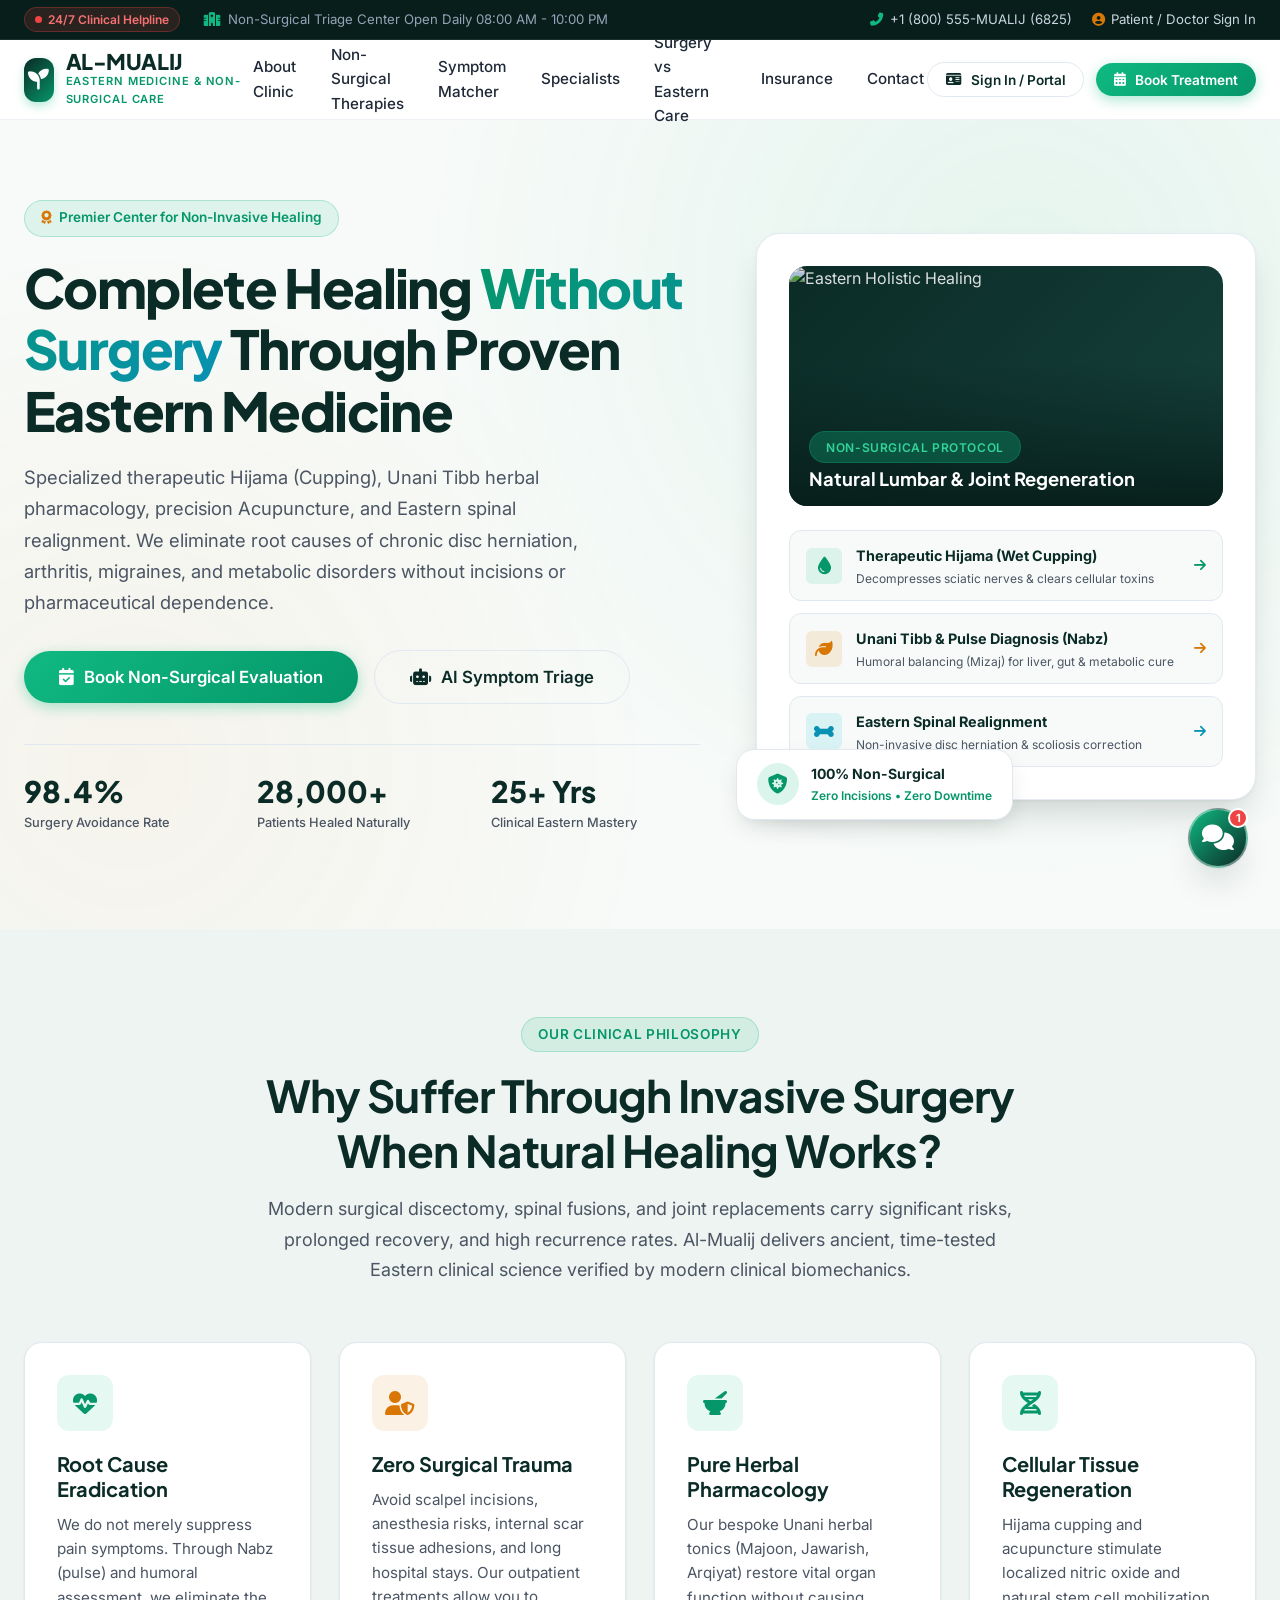
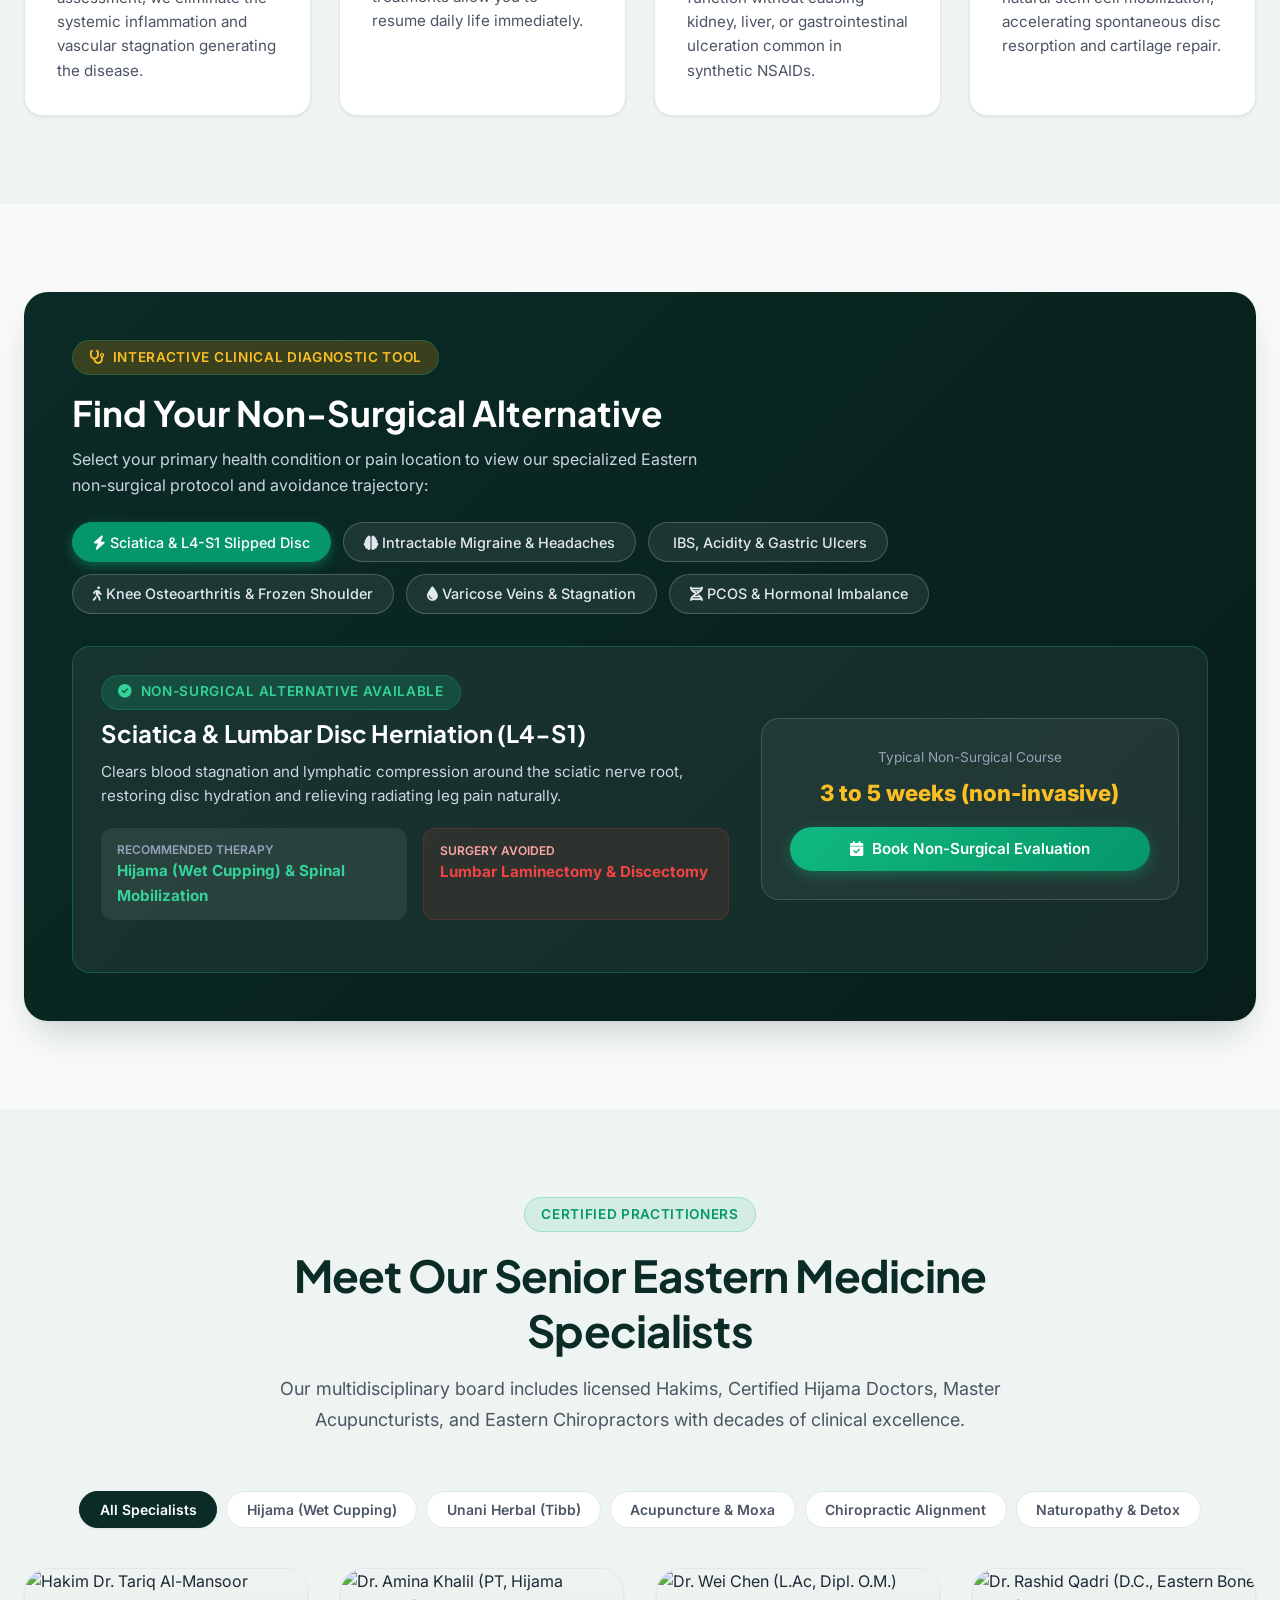
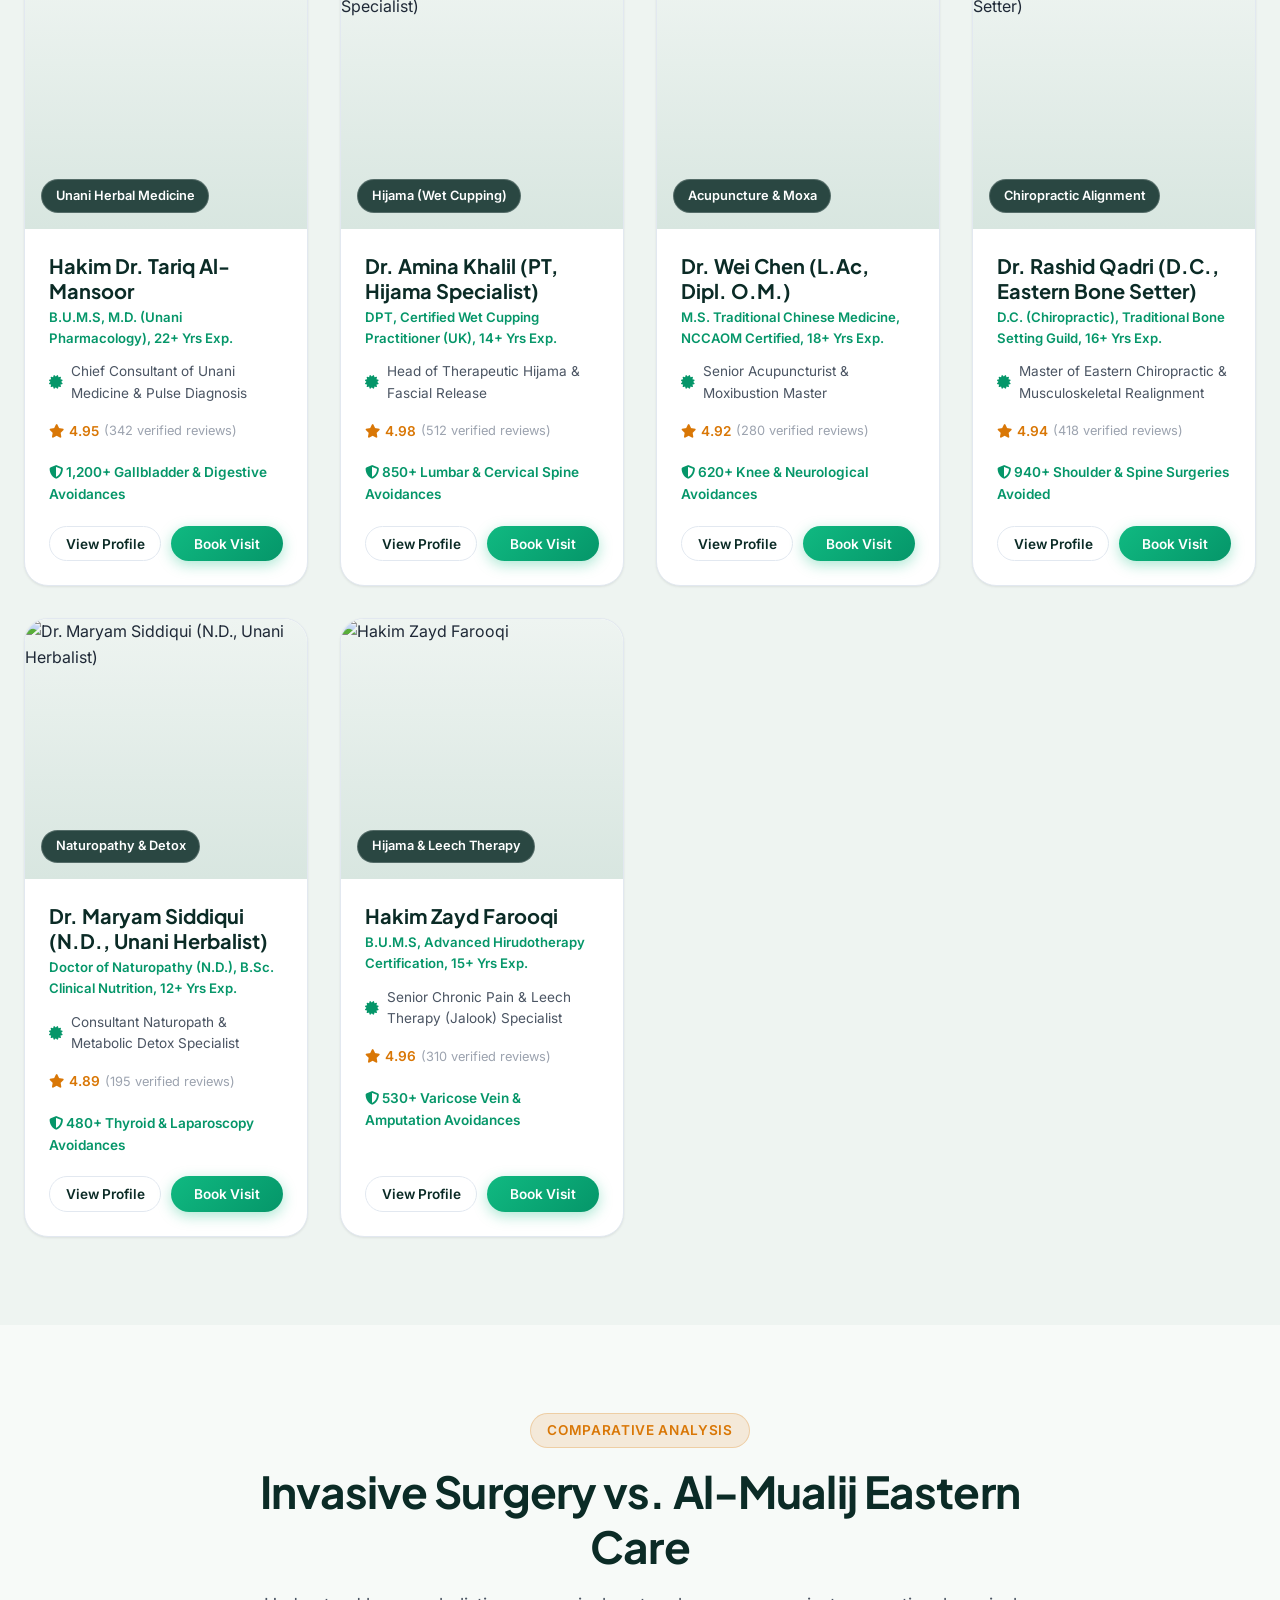
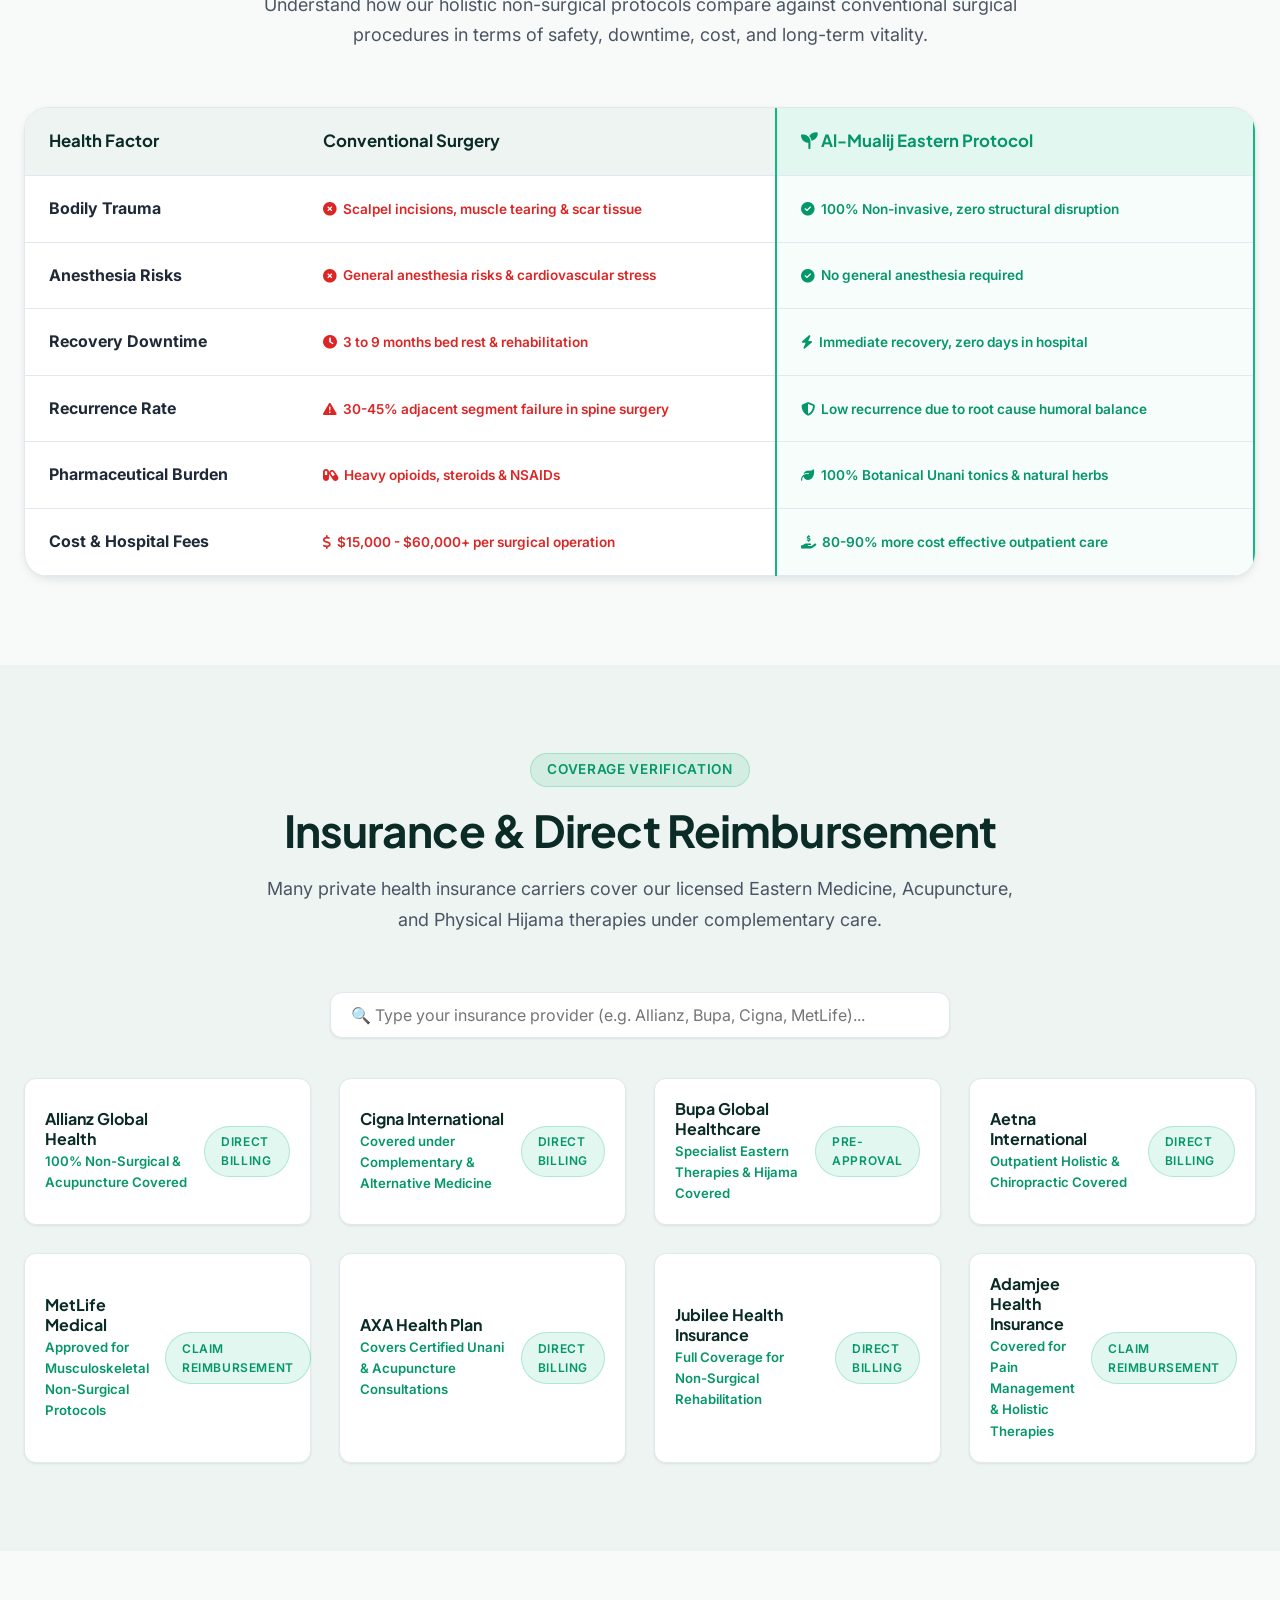
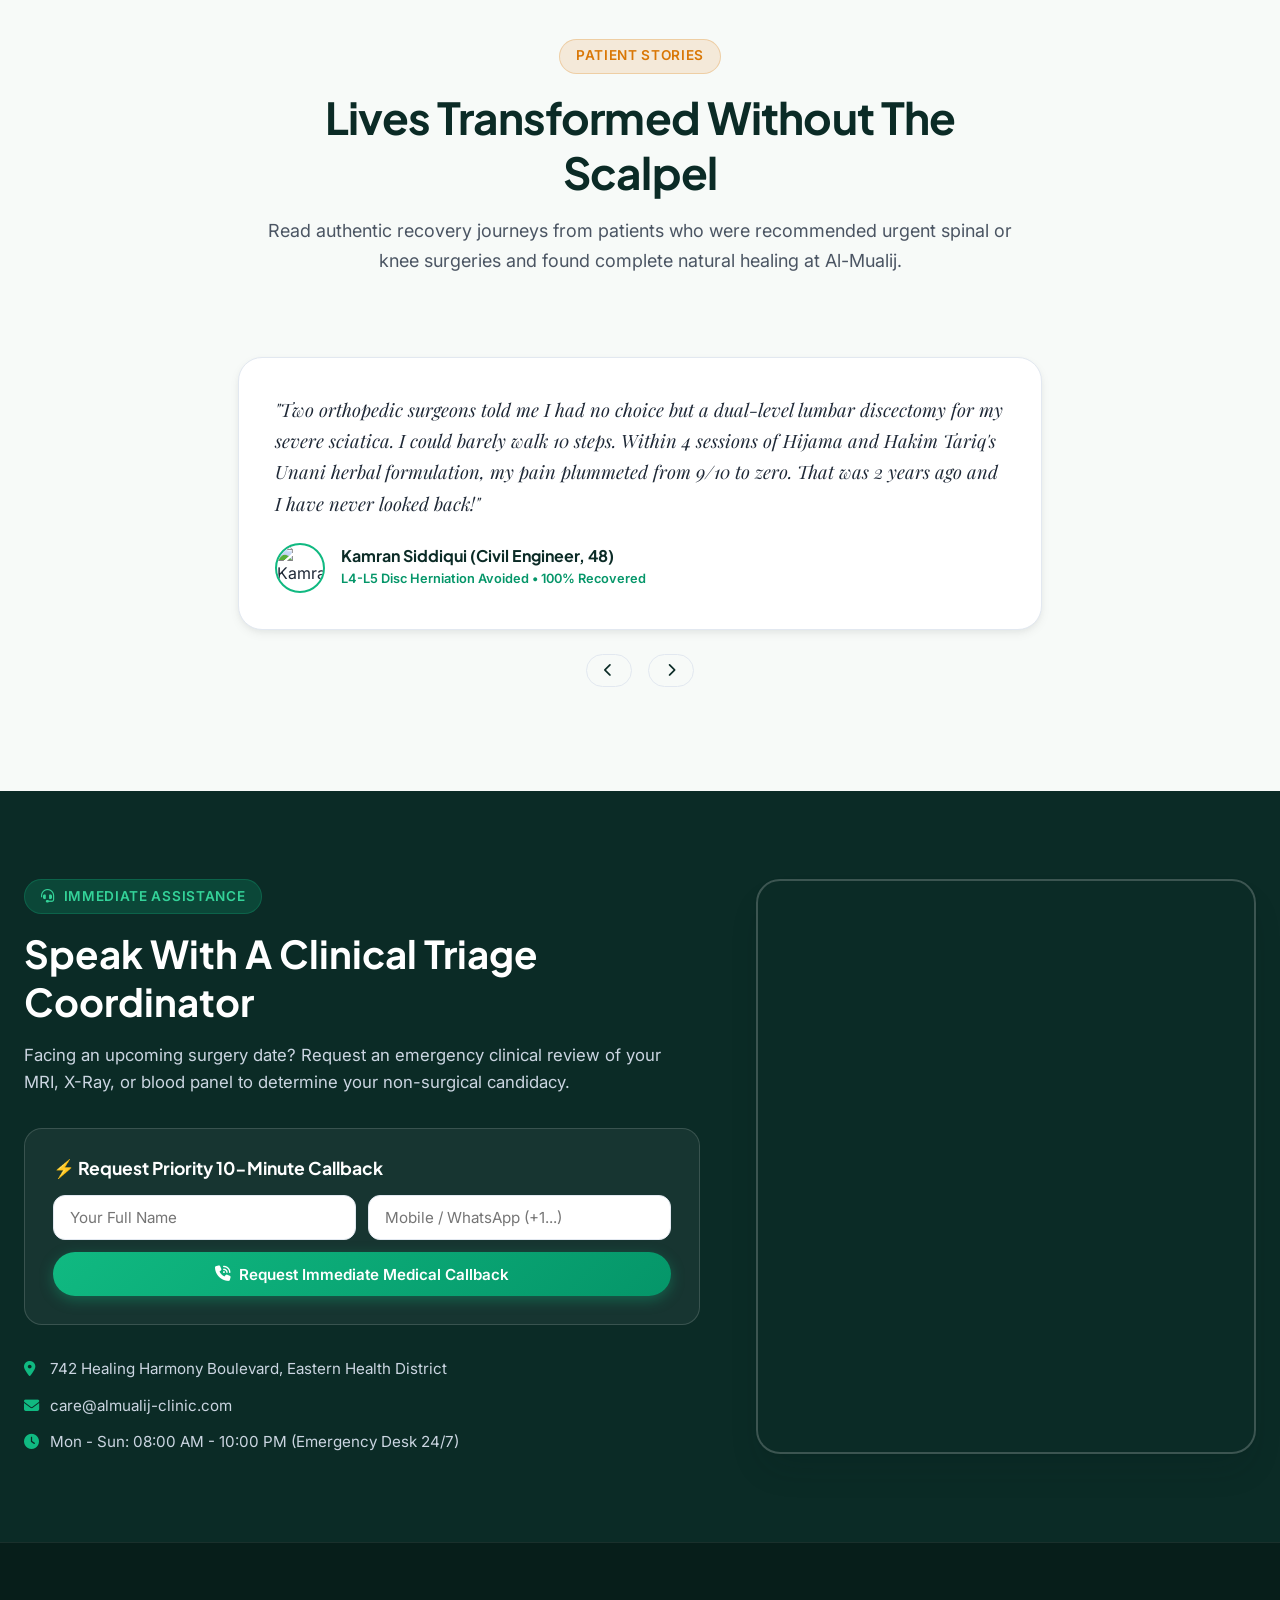
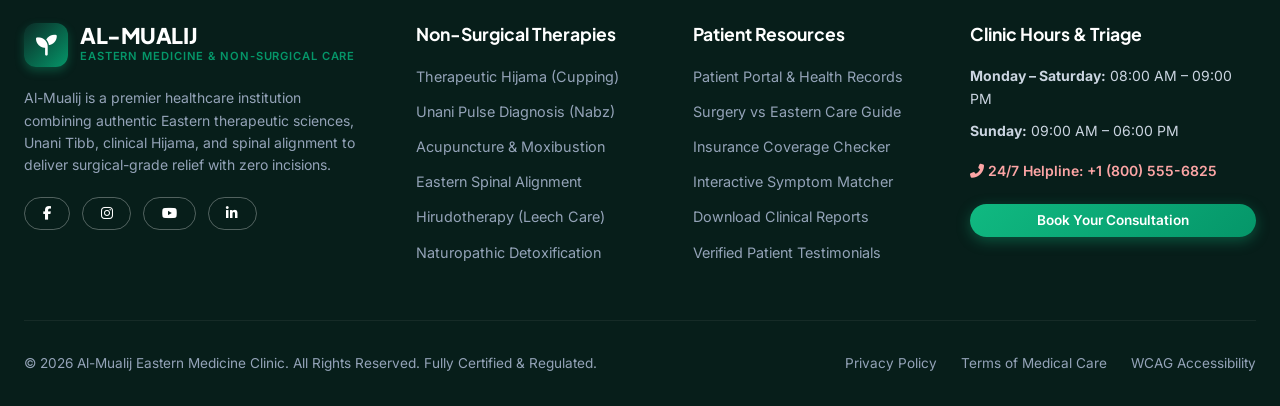
==== index.html @ 54a96e20 "first commit" ====
<!DOCTYPE html>
<html lang="en">
<head>
  <meta charset="UTF-8">
  <meta name="viewport" content="width=device-width, initial-scale=1.0">
  <title>Al-Mualij | Specialized Eastern Medicine & Non-Surgical Treatment Clinic</title>
  <meta name="description" content="Al-Mualij Medical Clinic specializes in proven Eastern medicines, Hijama Cupping, Unani Tibb, Acupuncture, and Eastern Chiropractic for chronic conditions without surgery.">
  <meta name="keywords" content="Eastern medicine, non-surgical treatment, Hijama cupping, Unani tibb, acupuncture, slipped disc without surgery, sciatica cure, natural clinic">
  
  <!-- Favicon -->
  <link rel="icon" href="data:image/svg+xml,<svg xmlns='http://www.w3.org/2000/svg' viewBox='0 0 100 100'><text y='.9em' font-size='90'>🌿</text></svg>">
  
  <!-- Font Awesome Icons -->
  <link rel="stylesheet" href="https://cdnjs.cloudflare.com/ajax/libs/font-awesome/6.5.1/css/all.min.css">
  
  <!-- Stylesheets -->
  <link rel="stylesheet" href="css/styles.css">
  <link rel="stylesheet" href="css/auth.css">
  <link rel="stylesheet" href="css/booking.css">
  <link rel="stylesheet" href="css/responsive.css">

  <!-- Firebase Compat SDKs (Placeholders active - replace keys in /js/firebase-config.js) -->
  <script src="https://www.gstatic.com/firebasejs/9.22.1/firebase-app-compat.js"></script>
  <script src="https://www.gstatic.com/firebasejs/9.22.1/firebase-auth-compat.js"></script>
  <script src="https://www.gstatic.com/firebasejs/9.22.1/firebase-firestore-compat.js"></script>
</head>
<body>

  <!-- ==================== 1. STICKY TOP BAR ==================== -->
  <aside class="top-bar" aria-label="Emergency and Helpline Bar">
    <div class="container">
      <div class="top-bar-left">
        <div class="emergency-tag">
          <span class="emergency-dot"></span> 24/7 Clinical Helpline
        </div>
        <span class="hours-text" style="color: #94A3B8;">
          <i class="fas fa-hospital-alt" style="color: var(--color-jade-light); margin-right: 4px;"></i> Non-Surgical Triage Center Open Daily 08:00 AM - 10:00 PM
        </span>
      </div>
      <div class="top-bar-right">
        <a href="tel:+18005556825" class="top-bar-link">
          <i class="fas fa-phone-alt" style="color: var(--color-jade-light);"></i> +1 (800) 555-MUALIJ (6825)
        </a>
        <a href="javascript:void(0)" onclick="openAuthModal('patient')" class="top-bar-link auth-login-trigger">
          <i class="fas fa-user-circle" style="color: var(--color-gold);"></i> Patient / Doctor Sign In
        </a>
      </div>
    </div>
  </aside>

  <!-- ==================== 2. MAIN HEADER NAVIGATION ==================== -->
  <header class="header" id="mainHeader">
    <div class="container header-container">
      <!-- Brand Logo -->
      <a href="index.html" class="brand-logo" aria-label="Al-Mualij Home">
        <div class="logo-icon-wrap">
          <i class="fas fa-seedling"></i>
        </div>
        <div class="brand-text">
          <span class="brand-title">AL-MUALIJ</span>
          <span class="brand-tagline">Eastern Medicine & Non-Surgical Care</span>
        </div>
      </a>

      <!-- Desktop Navigation Menu -->
      <nav class="nav-menu" aria-label="Main Navigation">
        <a href="#about" class="nav-link">About Clinic</a>
        <a href="treatments.html" class="nav-link">Non-Surgical Therapies</a>
        <a href="#symptom-locator" class="nav-link">Symptom Matcher</a>
        <a href="#doctors" class="nav-link">Specialists</a>
        <a href="#comparison" class="nav-link">Surgery vs Eastern Care</a>
        <a href="#insurance" class="nav-link">Insurance</a>
        <a href="#contact" class="nav-link">Contact</a>
      </nav>

      <!-- Action Buttons -->
      <div class="nav-actions">
        <button class="btn btn-outline btn-sm auth-login-trigger" onclick="openAuthModal('patient')">
          <i class="fas fa-id-card"></i> Sign In / Portal
        </button>
        <button class="btn btn-primary btn-sm pulse-glow" onclick="openBookingModal()">
          <i class="fas fa-calendar-alt"></i> Book Treatment
        </button>
        <button class="mobile-toggle" id="mobileMenuToggle" aria-label="Open Mobile Menu">
          <i class="fas fa-bars"></i>
        </button>
      </div>
    </div>
  </header>

  <!-- Mobile Drawer Menu -->
  <div class="mobile-drawer-overlay" id="mobileDrawerOverlay"></div>
  <div class="mobile-nav-drawer" id="mobileNavDrawer">
    <button class="drawer-close-btn" id="drawerCloseBtn" aria-label="Close Menu">
      <i class="fas fa-times"></i>
    </button>
    <div class="brand-logo" style="margin-bottom: 2rem;">
      <div class="logo-icon-wrap">
        <i class="fas fa-seedling"></i>
      </div>
      <div class="brand-text">
        <span class="brand-title" style="color: #FFFFFF;">AL-MUALIJ</span>
        <span class="brand-tagline">Eastern Medicine</span>
      </div>
    </div>
    <div class="drawer-links">
      <a href="#about" class="drawer-link">About Clinic</a>
      <a href="treatments.html" class="drawer-link">Non-Surgical Therapies</a>
      <a href="#symptom-locator" class="drawer-link">Symptom Matcher</a>
      <a href="#doctors" class="drawer-link">Specialists & Hakims</a>
      <a href="#comparison" class="drawer-link">Surgery vs Eastern Care</a>
      <a href="#insurance" class="drawer-link">Insurance Panels</a>
      <a href="portal.html" class="drawer-link">Patient Portal & EHR</a>
      <a href="#contact" class="drawer-link">Location & Contact</a>
    </div>
    <div class="drawer-emergency-box">
      <div style="font-size: 0.75rem; color: #FCA5A5; font-weight: 700; text-transform: uppercase;">24/7 Clinical Emergency Line</div>
      <div style="font-size: 1.15rem; font-weight: 800; color: #FFFFFF; margin: 0.25rem 0;">+1 (800) 555-6825</div>
      <button class="btn btn-primary btn-sm" style="width: 100%; margin-top: 0.75rem;" onclick="openBookingModal()">
        Book Consultation
      </button>
    </div>
  </div>

  <main>
    <!-- ==================== 3. HERO SECTION ==================== -->
    <section class="hero-section" id="hero">
      <div class="container">
        <div class="hero-grid">
          <!-- Hero Text -->
          <div class="hero-content">
            <div class="hero-badge">
              <i class="fas fa-award"></i> Premier Center for Non-Invasive Healing
            </div>
            <h1 class="hero-title">
              Complete Healing <span class="highlight">Without Surgery</span> Through Proven Eastern Medicine
            </h1>
            <p class="hero-description">
              Specialized therapeutic Hijama (Cupping), Unani Tibb herbal pharmacology, precision Acupuncture, and Eastern spinal realignment. We eliminate root causes of chronic disc herniation, arthritis, migraines, and metabolic disorders without incisions or pharmaceutical dependence.
            </p>

            <div class="hero-cta-group">
              <button class="btn btn-primary btn-lg pulse-glow" onclick="openBookingModal()">
                <i class="fas fa-calendar-check"></i> Book Non-Surgical Evaluation
              </button>
              <button class="btn btn-outline btn-lg" onclick="openAiTriageModal()">
                <i class="fas fa-robot"></i> AI Symptom Triage
              </button>
            </div>

            <!-- Metrics Counter -->
            <div class="hero-metrics">
              <div class="metric-item">
                <span class="metric-number">98.4%</span>
                <span class="metric-label">Surgery Avoidance Rate</span>
              </div>
              <div class="metric-item">
                <span class="metric-number">28,000+</span>
                <span class="metric-label">Patients Healed Naturally</span>
              </div>
              <div class="metric-item">
                <span class="metric-number">25+ Yrs</span>
                <span class="metric-label">Clinical Eastern Mastery</span>
              </div>
            </div>
          </div>

          <!-- Hero Visual & Quick Treatment Pill Card -->
          <div class="hero-visual-wrap">
            <div class="hero-card-main">
              <div class="hero-img-banner">
                <img src="https://images.unsplash.com/photo-1544367567-0f2fcb009e0b?auto=format&fit=crop&w=800&q=80" alt="Eastern Holistic Healing" style="width: 100%; height: 100%; object-fit: cover; opacity: 0.85;">
                <div style="position: absolute; inset: 0; background: linear-gradient(180deg, transparent 40%, rgba(7, 30, 26, 0.95) 100%);"></div>
                <div style="position: absolute; bottom: 1rem; left: 1.25rem; color: #FFFFFF;">
                  <span class="badge-tag" style="background: rgba(16, 185, 129, 0.3); color: #34D399; margin-bottom: 0.25rem; font-size: 0.75rem;">
                    Non-Surgical Protocol
                  </span>
                  <h3 style="font-size: 1.15rem; color: #FFFFFF;">Natural Lumbar & Joint Regeneration</h3>
                </div>
              </div>

              <div class="hero-card-pills">
                <div class="hero-pill-item" onclick="openBookingWithSpecialty('hijama')">
                  <div class="hero-pill-icon"><i class="fas fa-tint"></i></div>
                  <div style="flex-grow: 1;">
                    <strong style="font-size: 0.9rem; color: var(--color-primary);">Therapeutic Hijama (Wet Cupping)</strong>
                    <div style="font-size: 0.75rem; color: var(--color-text-muted);">Decompresses sciatic nerves & clears cellular toxins</div>
                  </div>
                  <i class="fas fa-arrow-right" style="color: var(--color-jade); font-size: 0.85rem;"></i>
                </div>

                <div class="hero-pill-item" onclick="openBookingWithSpecialty('unani')">
                  <div class="hero-pill-icon" style="background: rgba(217, 119, 6, 0.12); color: var(--color-gold);"><i class="fas fa-leaf"></i></div>
                  <div style="flex-grow: 1;">
                    <strong style="font-size: 0.9rem; color: var(--color-primary);">Unani Tibb & Pulse Diagnosis (Nabz)</strong>
                    <div style="font-size: 0.75rem; color: var(--color-text-muted);">Humoral balancing (Mizaj) for liver, gut & metabolic cure</div>
                  </div>
                  <i class="fas fa-arrow-right" style="color: var(--color-gold); font-size: 0.85rem;"></i>
                </div>

                <div class="hero-pill-item" onclick="openBookingWithSpecialty('chiropractic')">
                  <div class="hero-pill-icon" style="background: rgba(6, 182, 212, 0.12); color: var(--color-cyan);"><i class="fas fa-bone"></i></div>
                  <div style="flex-grow: 1;">
                    <strong style="font-size: 0.9rem; color: var(--color-primary);">Eastern Spinal Realignment</strong>
                    <div style="font-size: 0.75rem; color: var(--color-text-muted);">Non-invasive disc herniation & scoliosis correction</div>
                  </div>
                  <i class="fas fa-arrow-right" style="color: var(--color-cyan); font-size: 0.85rem;"></i>
                </div>
              </div>
            </div>

            <!-- Floating Trust Badge -->
            <div class="floating-badge">
              <div style="width: 42px; height: 42px; border-radius: 50%; background: rgba(16, 185, 129, 0.15); display: flex; align-items: center; justify-content: center; color: var(--color-jade); font-size: 1.25rem;">
                <i class="fas fa-shield-virus"></i>
              </div>
              <div>
                <div style="font-weight: 700; font-size: 0.875rem; color: var(--color-primary);">100% Non-Surgical</div>
                <div style="font-size: 0.75rem; color: var(--color-jade); font-weight: 600;">Zero Incisions • Zero Downtime</div>
              </div>
            </div>
          </div>
        </div>
      </div>
    </section>

    <!-- ==================== 4. WHY NON-SURGICAL CARE (FEATURES) ==================== -->
    <section class="section section-alt" id="about">
      <div class="container">
        <div class="section-title-wrap">
          <div class="badge-tag">Our Clinical Philosophy</div>
          <h2 class="section-title">Why Suffer Through Invasive Surgery When Natural Healing Works?</h2>
          <p class="section-subtitle">
            Modern surgical discectomy, spinal fusions, and joint replacements carry significant risks, prolonged recovery, and high recurrence rates. Al-Mualij delivers ancient, time-tested Eastern clinical science verified by modern clinical biomechanics.
          </p>
        </div>

        <div class="features-grid">
          <div class="feature-card">
            <div class="feature-icon-wrap">
              <i class="fas fa-heart-pulse"></i>
            </div>
            <h3>Root Cause Eradication</h3>
            <p>We do not merely suppress pain symptoms. Through Nabz (pulse) and humoral assessment, we eliminate the systemic inflammation and vascular stagnation generating the disease.</p>
          </div>

          <div class="feature-card gold">
            <div class="feature-icon-wrap">
              <i class="fas fa-user-shield"></i>
            </div>
            <h3>Zero Surgical Trauma</h3>
            <p>Avoid scalpel incisions, anesthesia risks, internal scar tissue adhesions, and long hospital stays. Our outpatient treatments allow you to resume daily life immediately.</p>
          </div>

          <div class="feature-card">
            <div class="feature-icon-wrap">
              <i class="fas fa-mortar-pestle"></i>
            </div>
            <h3>Pure Herbal Pharmacology</h3>
            <p>Our bespoke Unani herbal tonics (Majoon, Jawarish, Arqiyat) restore vital organ function without causing kidney, liver, or gastrointestinal ulceration common in synthetic NSAIDs.</p>
          </div>

          <div class="feature-card">
            <div class="feature-icon-wrap">
              <i class="fas fa-dna"></i>
            </div>
            <h3>Cellular Tissue Regeneration</h3>
            <p>Hijama cupping and acupuncture stimulate localized nitric oxide and natural stem cell mobilization, accelerating spontaneous disc resorption and cartilage repair.</p>
          </div>
        </div>
      </div>
    </section>

    <!-- ==================== 5. INTERACTIVE SYMPTOM-TO-TREATMENT LOCATOR ==================== -->
    <section class="section" id="symptom-locator">
      <div class="container">
        <div class="symptom-tool-box">
          <div style="max-width: 650px;">
            <div class="badge-tag" style="background: rgba(245, 158, 11, 0.2); color: #FBBF24;">
              <i class="fas fa-stethoscope"></i> Interactive Clinical Diagnostic Tool
            </div>
            <h2 style="color: #FFFFFF; font-size: 2.2rem; margin-bottom: 0.75rem;">
              Find Your Non-Surgical Alternative
            </h2>
            <p style="color: #CBD5E1; font-size: 1rem;">
              Select your primary health condition or pain location to view our specialized Eastern non-surgical protocol and avoidance trajectory:
            </p>
          </div>

          <!-- Symptom Chips -->
          <div class="symptom-chips-grid">
            <button class="symptom-chip active" data-symptom="sciatica">
              <i class="fas fa-bolt"></i> Sciatica & L4-S1 Slipped Disc
            </button>
            <button class="symptom-chip" data-symptom="migraine">
              <i class="fas fa-brain"></i> Intractable Migraine & Headaches
            </button>
            <button class="symptom-chip" data-symptom="ibs">
              <i class="fas fa-stomach"></i> IBS, Acidity & Gastric Ulcers
            </button>
            <button class="symptom-chip" data-symptom="arthritis">
              <i class="fas fa-walking"></i> Knee Osteoarthritis & Frozen Shoulder
            </button>
            <button class="symptom-chip" data-symptom="varicose">
              <i class="fas fa-tint"></i> Varicose Veins & Stagnation
            </button>
            <button class="symptom-chip" data-symptom="hormonal">
              <i class="fas fa-dna"></i> PCOS & Hormonal Imbalance
            </button>
          </div>

          <!-- Dynamic Result Panel (Rendered via /js/main.js) -->
          <div class="symptom-result-panel" id="symptomResultPanel">
            <!-- Dynamic Content Injected by JS -->
          </div>
        </div>
      </div>
    </section>

    <!-- ==================== 6. DOCTORS DIRECTORY & SPECIALISTS ==================== -->
    <section class="section section-alt" id="doctors">
      <div class="container">
        <div class="section-title-wrap">
          <div class="badge-tag">Certified Practitioners</div>
          <h2 class="section-title">Meet Our Senior Eastern Medicine Specialists</h2>
          <p class="section-subtitle">
            Our multidisciplinary board includes licensed Hakims, Certified Hijama Doctors, Master Acupuncturists, and Eastern Chiropractors with decades of clinical excellence.
          </p>
        </div>

        <!-- Filter Bar -->
        <div class="doctors-filter-bar">
          <button class="filter-btn active" data-filter="all">All Specialists</button>
          <button class="filter-btn" data-filter="hijama">Hijama (Wet Cupping)</button>
          <button class="filter-btn" data-filter="unani">Unani Herbal (Tibb)</button>
          <button class="filter-btn" data-filter="acupuncture">Acupuncture & Moxa</button>
          <button class="filter-btn" data-filter="chiropractic">Chiropractic Alignment</button>
          <button class="filter-btn" data-filter="naturopathy">Naturopathy & Detox</button>
        </div>

        <!-- Doctors Grid (Dynamically rendered by /js/doctors.js) -->
        <div class="doctors-grid" id="doctorsGrid">
          <!-- Rendered via JS -->
        </div>
      </div>
    </section>

    <!-- ==================== 7. SURGERY VS EASTERN CARE COMPARISON ==================== -->
    <section class="section" id="comparison">
      <div class="container">
        <div class="section-title-wrap">
          <div class="badge-tag gold">Comparative Analysis</div>
          <h2 class="section-title">Invasive Surgery vs. Al-Mualij Eastern Care</h2>
          <p class="section-subtitle">
            Understand how our holistic non-surgical protocols compare against conventional surgical procedures in terms of safety, downtime, cost, and long-term vitality.
          </p>
        </div>

        <div class="comparison-table-wrap">
          <table class="comparison-table">
            <thead>
              <tr>
                <th>Health Factor</th>
                <th>Conventional Surgery</th>
                <th class="highlight-col"><i class="fas fa-seedling"></i> Al-Mualij Eastern Protocol</th>
              </tr>
            </thead>
            <tbody>
              <tr>
                <td><strong>Bodily Trauma</strong></td>
                <td><span class="badge-status risk"><i class="fas fa-times-circle"></i> Scalpel incisions, muscle tearing & scar tissue</span></td>
                <td class="highlight-col"><span class="badge-status good"><i class="fas fa-check-circle"></i> 100% Non-invasive, zero structural disruption</span></td>
              </tr>
              <tr>
                <td><strong>Anesthesia Risks</strong></td>
                <td><span class="badge-status risk"><i class="fas fa-times-circle"></i> General anesthesia risks & cardiovascular stress</span></td>
                <td class="highlight-col"><span class="badge-status good"><i class="fas fa-check-circle"></i> No general anesthesia required</span></td>
              </tr>
              <tr>
                <td><strong>Recovery Downtime</strong></td>
                <td><span class="badge-status risk"><i class="fas fa-clock"></i> 3 to 9 months bed rest & rehabilitation</span></td>
                <td class="highlight-col"><span class="badge-status good"><i class="fas fa-bolt"></i> Immediate recovery, zero days in hospital</span></td>
              </tr>
              <tr>
                <td><strong>Recurrence Rate</strong></td>
                <td><span class="badge-status risk"><i class="fas fa-exclamation-triangle"></i> 30-45% adjacent segment failure in spine surgery</span></td>
                <td class="highlight-col"><span class="badge-status good"><i class="fas fa-shield-alt"></i> Low recurrence due to root cause humoral balance</span></td>
              </tr>
              <tr>
                <td><strong>Pharmaceutical Burden</strong></td>
                <td><span class="badge-status risk"><i class="fas fa-capsules"></i> Heavy opioids, steroids & NSAIDs</span></td>
                <td class="highlight-col"><span class="badge-status good"><i class="fas fa-leaf"></i> 100% Botanical Unani tonics & natural herbs</span></td>
              </tr>
              <tr>
                <td><strong>Cost & Hospital Fees</strong></td>
                <td><span class="badge-status risk"><i class="fas fa-dollar-sign"></i> $15,000 - $60,000+ per surgical operation</span></td>
                <td class="highlight-col"><span class="badge-status good"><i class="fas fa-hand-holding-usd"></i> 80-90% more cost effective outpatient care</span></td>
              </tr>
            </tbody>
          </table>
        </div>
      </div>
    </section>

    <!-- ==================== 8. INSURANCE & CORPORATE PANEL ==================== -->
    <section class="section section-alt" id="insurance">
      <div class="container">
        <div class="section-title-wrap">
          <div class="badge-tag">Coverage Verification</div>
          <h2 class="section-title">Insurance & Direct Reimbursement</h2>
          <p class="section-subtitle">
            Many private health insurance carriers cover our licensed Eastern Medicine, Acupuncture, and Physical Hijama therapies under complementary care.
          </p>
        </div>

        <div style="max-width: 620px; margin: 0 auto 2.5rem auto;">
          <div class="form-group" style="position: relative;">
            <input type="text" id="insuranceSearchInput" class="form-input" placeholder="🔍 Type your insurance provider (e.g. Allianz, Bupa, Cigna, MetLife)..." style="padding-left: 1.25rem; font-size: 1rem; box-shadow: var(--shadow-sm);">
          </div>
        </div>

        <div class="features-grid" id="insuranceResultsGrid" style="grid-template-columns: repeat(auto-fill, minmax(280px, 1fr));">
          <!-- Rendered dynamically via /js/main.js -->
        </div>
      </div>
    </section>

    <!-- ==================== 9. PATIENT TESTIMONIALS ==================== -->
    <section class="section" id="testimonials">
      <div class="container">
        <div class="section-title-wrap">
          <div class="badge-tag gold">Patient Stories</div>
          <h2 class="section-title">Lives Transformed Without The Scalpel</h2>
          <p class="section-subtitle">
            Read authentic recovery journeys from patients who were recommended urgent spinal or knee surgeries and found complete natural healing at Al-Mualij.
          </p>
        </div>

        <div class="testimonials-wrapper" style="max-width: 820px; margin: 0 auto;">
          <!-- Slide 1 -->
          <div class="testimonial-slide testimonial-card">
            <div class="testimonial-quote">
              "Two orthopedic surgeons told me I had no choice but a dual-level lumbar discectomy for my severe sciatica. I could barely walk 10 steps. Within 4 sessions of Hijama and Hakim Tariq's Unani herbal formulation, my pain plummeted from 9/10 to zero. That was 2 years ago and I have never looked back!"
            </div>
            <div class="testimonial-author-wrap">
              <img src="https://images.unsplash.com/photo-1507003211169-0a1dd7228f2d?auto=format&fit=crop&w=150&q=80" alt="Kamran Siddiqui" class="author-avatar">
              <div class="author-info">
                <h4>Kamran Siddiqui (Civil Engineer, 48)</h4>
                <div class="author-condition">L4-L5 Disc Herniation Avoided • 100% Recovered</div>
              </div>
            </div>
          </div>

          <!-- Slide 2 -->
          <div class="testimonial-slide testimonial-card" style="display: none;">
            <div class="testimonial-quote">
              "I suffered from 15 years of chronic, debilitating migraines that resisted all conventional pharmaceuticals. Dr. Wei Chen's cranial acupuncture combined with Unani temperamental cleansing completely eradicated my attacks in 5 weeks. It felt like getting my life back."
            </div>
            <div class="testimonial-author-wrap">
              <img src="https://images.unsplash.com/photo-1544005313-94ddf0286df2?auto=format&fit=crop&w=150&q=80" alt="Sarah Jenkins" class="author-avatar">
              <div class="author-info">
                <h4>Sarah Jenkins (Architect, 36)</h4>
                <div class="author-condition">Intractable Migraine • Medication Free</div>
              </div>
            </div>
          </div>

          <!-- Slide 3 -->
          <div class="testimonial-slide testimonial-card" style="display: none;">
            <div class="testimonial-quote">
              "My severe knee osteoarthritis was scheduled for total knee replacement surgery. Dr. Rashid Qadri performed gentle Eastern alignment and balsam oil traction. Today I can climb stairs effortlessly without artificial knee implants. Truly miraculous non-surgical science."
            </div>
            <div class="testimonial-author-wrap">
              <img src="https://images.unsplash.com/photo-1500648767791-00dcc994a43e?auto=format&fit=crop&w=150&q=80" alt="Ibrahim Farooq" class="author-avatar">
              <div class="author-info">
                <h4>Ibrahim Farooq (Ret. Professor, 62)</h4>
                <div class="author-condition">Knee Replacement Avoided • Full Mobility</div>
              </div>
            </div>
          </div>

          <!-- Carousel Controls -->
          <div style="display: flex; justify-content: center; gap: 1rem; margin-top: 1.5rem;">
            <button class="btn btn-outline btn-sm" id="testimonialPrevBtn" aria-label="Previous Testimonial">
              <i class="fas fa-chevron-left"></i>
            </button>
            <button class="btn btn-outline btn-sm" id="testimonialNextBtn" aria-label="Next Testimonial">
              <i class="fas fa-chevron-right"></i>
            </button>
          </div>
        </div>
      </div>
    </section>

    <!-- ==================== 10. URGENT CLINICAL CALLBACK & LOCATION ==================== -->
    <section class="section section-dark" id="contact">
      <div class="container">
        <div class="hero-grid">
          <!-- Contact Info & Form -->
          <div>
            <div class="badge-tag" style="background: rgba(16, 185, 129, 0.2); color: #34D399;">
              <i class="fas fa-headset"></i> Immediate Assistance
            </div>
            <h2 style="color: #FFFFFF; font-size: 2.4rem; margin-bottom: 1rem;">
              Speak With A Clinical Triage Coordinator
            </h2>
            <p style="color: #CBD5E1; margin-bottom: 2rem; font-size: 1.05rem;">
              Facing an upcoming surgery date? Request an emergency clinical review of your MRI, X-Ray, or blood panel to determine your non-surgical candidacy.
            </p>

            <form id="urgentCallbackForm" style="background: rgba(255, 255, 255, 0.05); padding: 1.75rem; border-radius: var(--radius-lg); border: 1px solid rgba(255, 255, 255, 0.15);">
              <h4 style="color: #FFFFFF; font-size: 1.1rem; margin-bottom: 1rem;">⚡ Request Priority 10-Minute Callback</h4>
              <div style="display: grid; grid-template-columns: 1fr 1fr; gap: 0.75rem; margin-bottom: 0.75rem;">
                <input type="text" placeholder="Your Full Name" class="form-input" style="background: #FFFFFF;" required>
                <input type="tel" placeholder="Mobile / WhatsApp (+1...)" class="form-input" style="background: #FFFFFF;" required>
              </div>
              <button type="submit" class="btn btn-primary" style="width: 100%;">
                <i class="fas fa-phone-volume"></i> Request Immediate Medical Callback
              </button>
            </form>

            <div style="margin-top: 2rem; display: flex; flex-direction: column; gap: 0.75rem; font-size: 0.95rem; color: #CBD5E1;">
              <div><i class="fas fa-map-marker-alt" style="color: var(--color-jade-light); width: 22px;"></i> 742 Healing Harmony Boulevard, Eastern Health District</div>
              <div><i class="fas fa-envelope" style="color: var(--color-jade-light); width: 22px;"></i> care@almualij-clinic.com</div>
              <div><i class="fas fa-clock" style="color: var(--color-jade-light); width: 22px;"></i> Mon - Sun: 08:00 AM - 10:00 PM (Emergency Desk 24/7)</div>
            </div>
          </div>

          <!-- Google Maps Embed -->
          <div style="border-radius: var(--radius-xl); overflow: hidden; height: 100%; min-height: 380px; box-shadow: var(--shadow-xl); border: 2px solid rgba(255, 255, 255, 0.2);">
            <iframe 
              src="https://www.google.com/maps/embed?pb=!1m18!1m12!1m3!1d3151.835434509374!2d144.9537363153166!3d-37.816279742021665!2m3!1f0!2f0!3f0!3m2!1i1024!2i768!4f13.1!3m3!1m2!1s0x6ad65d4c2b349649%3A0xb6899234e561db11!2sMedical%20Centre!5e0!3m2!1sen!2sus!4v1620000000000!5m2!1sen!2sus" 
              width="100%" 
              height="100%" 
              style="border:0; min-height: 380px;" 
              allowfullscreen="" 
              loading="lazy" 
              referrerpolicy="no-referrer-when-downgrade"
              title="Al-Mualij Clinic Location Map">
            </iframe>
          </div>
        </div>
      </div>
    </section>
  </main>

  <!-- ==================== 11. FOOTER ==================== -->
  <footer class="footer">
    <div class="container">
      <div class="footer-grid">
        <div>
          <div class="brand-logo" style="margin-bottom: 1.25rem;">
            <div class="logo-icon-wrap">
              <i class="fas fa-seedling"></i>
            </div>
            <div class="brand-text">
              <span class="brand-title" style="color: #FFFFFF;">AL-MUALIJ</span>
              <span class="brand-tagline">Eastern Medicine & Non-Surgical Care</span>
            </div>
          </div>
          <p style="font-size: 0.875rem; line-height: 1.6; margin-bottom: 1.25rem;">
            Al-Mualij is a premier healthcare institution combining authentic Eastern therapeutic sciences, Unani Tibb, clinical Hijama, and spinal alignment to deliver surgical-grade relief with zero incisions.
          </p>
          <div style="display: flex; gap: 0.75rem;">
            <a href="#" class="btn btn-outline-white btn-sm" aria-label="Facebook"><i class="fab fa-facebook-f"></i></a>
            <a href="#" class="btn btn-outline-white btn-sm" aria-label="Instagram"><i class="fab fa-instagram"></i></a>
            <a href="#" class="btn btn-outline-white btn-sm" aria-label="YouTube"><i class="fab fa-youtube"></i></a>
            <a href="#" class="btn btn-outline-white btn-sm" aria-label="LinkedIn"><i class="fab fa-linkedin-in"></i></a>
          </div>
        </div>

        <div>
          <h4 class="footer-title">Non-Surgical Therapies</h4>
          <div class="footer-links">
            <a href="treatments.html#hijama" class="footer-link">Therapeutic Hijama (Cupping)</a>
            <a href="treatments.html#unani" class="footer-link">Unani Pulse Diagnosis (Nabz)</a>
            <a href="treatments.html#acupuncture" class="footer-link">Acupuncture & Moxibustion</a>
            <a href="treatments.html#chiropractic" class="footer-link">Eastern Spinal Alignment</a>
            <a href="treatments.html#leech" class="footer-link">Hirudotherapy (Leech Care)</a>
            <a href="treatments.html#naturopathy" class="footer-link">Naturopathic Detoxification</a>
          </div>
        </div>

        <div>
          <h4 class="footer-title">Patient Resources</h4>
          <div class="footer-links">
            <a href="portal.html" class="footer-link">Patient Portal & Health Records</a>
            <a href="#comparison" class="footer-link">Surgery vs Eastern Care Guide</a>
            <a href="#insurance" class="footer-link">Insurance Coverage Checker</a>
            <a href="#symptom-locator" class="footer-link">Interactive Symptom Matcher</a>
            <a href="portal.html" class="footer-link">Download Clinical Reports</a>
            <a href="#testimonials" class="footer-link">Verified Patient Testimonials</a>
          </div>
        </div>

        <div>
          <h4 class="footer-title">Clinic Hours & Triage</h4>
          <div style="font-size: 0.875rem; display: flex; flex-direction: column; gap: 0.6rem; color: #CBD5E1;">
            <div><strong>Monday – Saturday:</strong> 08:00 AM – 09:00 PM</div>
            <div><strong>Sunday:</strong> 09:00 AM – 06:00 PM</div>
            <div style="margin-top: 0.5rem; color: #FCA5A5; font-weight: 600;">
              <i class="fas fa-phone-alt"></i> 24/7 Helpline: +1 (800) 555-6825
            </div>
            <div style="margin-top: 0.75rem;">
              <button class="btn btn-primary btn-sm" onclick="openBookingModal()" style="width: 100%;">
                Book Your Consultation
              </button>
            </div>
          </div>
        </div>
      </div>

      <div class="footer-bottom">
        <div>&copy; 2026 Al-Mualij Eastern Medicine Clinic. All Rights Reserved. Fully Certified & Regulated.</div>
        <div style="display: flex; gap: 1.5rem;">
          <a href="#" style="color: #94A3B8;">Privacy Policy</a>
          <a href="#" style="color: #94A3B8;">Terms of Medical Care</a>
          <a href="#" style="color: #94A3B8;">WCAG Accessibility</a>
        </div>
      </div>
    </div>
  </footer>

  <!-- ==================== 12. MULTI-STEP BOOKING MODAL ==================== -->
  <div class="modal-overlay" id="bookingModal">
    <div class="modal-dialog booking-modal-dialog">
      <button class="modal-close-btn" onclick="closeBookingModal()" aria-label="Close Booking Engine">&times;</button>
      
      <!-- Wizard Header -->
      <div class="booking-header">
        <div class="badge-tag" style="background: rgba(16, 185, 129, 0.2); color: #34D399; margin-bottom: 0.35rem;">
          <i class="fas fa-shield-alt"></i> Non-Surgical Clinical Appointment
        </div>
        <h2>Reserve Your Consultation</h2>
        <p>Complete the 4 simple steps below to schedule your examination with our certified Eastern practitioners.</p>

        <!-- Progress Steps -->
        <div class="booking-steps-bar">
          <div class="step-progress-line" id="stepProgressLine"></div>
          
          <div class="step-node active" id="stepNode1">
            <div class="step-circle">1</div>
            <div class="step-label">Therapy</div>
          </div>
          <div class="step-node" id="stepNode2">
            <div class="step-circle">2</div>
            <div class="step-label">Specialist</div>
          </div>
          <div class="step-node" id="stepNode3">
            <div class="step-circle">3</div>
            <div class="step-label">Date & Time</div>
          </div>
          <div class="step-node" id="stepNode4">
            <div class="step-circle">4</div>
            <div class="step-label">Patient Info</div>
          </div>
        </div>
      </div>

      <!-- Wizard Step Body -->
      <div class="booking-body">
        <!-- STEP 1: Select Specialty -->
        <div class="booking-step-content active" id="bookingStep1">
          <h3 class="step-heading">Step 1: Choose Your Non-Surgical Therapy</h3>
          <p class="step-subheading">Select the treatment modality you require or seek consultation for:</p>
          
          <div class="specialty-select-grid" id="bookingSpecialtyGrid">
            <!-- Rendered by /js/booking.js -->
          </div>
        </div>

        <!-- STEP 2: Select Specialist -->
        <div class="booking-step-content" id="bookingStep2">
          <h3 class="step-heading">Step 2: Select Consulting Practitioner</h3>
          <p class="step-subheading">Choose your preferred doctor, hakim, or therapist:</p>
          
          <div class="provider-select-grid" id="bookingProviderGrid">
            <!-- Rendered by /js/booking.js -->
          </div>
        </div>

        <!-- STEP 3: Select Date & Time Slot -->
        <div class="booking-step-content" id="bookingStep3">
          <h3 class="step-heading">Step 3: Select Date & Preferred Time Slot</h3>
          <p class="step-subheading">Choose an available appointment window at our clinic:</p>

          <div class="datetime-grid">
            <div>
              <div class="form-group">
                <label class="form-label" for="bookingDateInput">Appointment Date (*)</label>
                <input type="date" id="bookingDateInput" class="form-input" required>
              </div>
              <div style="background: var(--color-bg-alt); padding: 1rem; border-radius: var(--radius-md); border: 1px solid var(--color-border); font-size: 0.85rem; color: var(--color-text-muted);">
                <strong style="color: var(--color-primary);"><i class="fas fa-info-circle"></i> Note for Hijama Patients:</strong>
                <p style="margin-top: 4px;">For general wellness cupping, Sunnah days (17th, 19th, 21st of Islamic lunar month) are recommended. Emergency pain relief is performed any day.</p>
              </div>
            </div>

            <div class="time-slots-container">
              <div class="time-period-group">
                <h5><i class="fas fa-sun" style="color: #F59E0B;"></i> Morning Slots</h5>
                <div class="time-slots-grid" id="morningSlotsGrid">
                  <!-- Slots -->
                </div>
              </div>

              <div class="time-period-group">
                <h5><i class="fas fa-cloud-sun" style="color: var(--color-cyan);"></i> Afternoon & Evening Slots</h5>
                <div class="time-slots-grid" id="afternoonSlotsGrid">
                  <!-- Slots -->
                </div>
              </div>
            </div>
          </div>
        </div>

        <!-- STEP 4: Patient Details -->
        <div class="booking-step-content" id="bookingStep4">
          <h3 class="step-heading">Step 4: Patient Information & Symptoms</h3>
          <p class="step-subheading">Please provide your details so our clinical triage desk can prepare your record:</p>

          <div class="patient-form-grid">
            <div class="form-group">
              <label class="form-label" for="patientNameInput">Full Legal Name (*)</label>
              <input type="text" id="patientNameInput" class="form-input" placeholder="e.g., Jane Doe" required>
            </div>
            <div class="form-group">
              <label class="form-label" for="patientEmailInput">Email Address (*)</label>
              <input type="email" id="patientEmailInput" class="form-input" placeholder="name@domain.com" required>
            </div>
            <div class="form-group">
              <label class="form-label" for="patientPhoneInput">Phone / WhatsApp Number (*)</label>
              <input type="tel" id="patientPhoneInput" class="form-input" placeholder="+1 (555) 000-0000" required>
            </div>
            <div class="form-group">
              <label class="form-label" for="patientAgeInput">Age & Gender</label>
              <input type="text" id="patientAgeInput" class="form-input" placeholder="e.g. 42, Female">
            </div>
            <div class="form-group form-full">
              <label class="form-label" for="patientSymptomsInput">Primary Symptoms / Pain History / Past Surgery Recommendations</label>
              <textarea id="patientSymptomsInput" class="form-textarea" rows="3" placeholder="Briefly describe your pain location, duration, and whether surgery was previously recommended..."></textarea>
            </div>
            <div class="form-group form-full">
              <label style="display: flex; align-items: center; gap: 0.5rem; font-size: 0.875rem; cursor: pointer;">
                <input type="checkbox" id="patientInsuranceCheck">
                <span>I wish to claim this visit through private health insurance</span>
              </label>
            </div>
          </div>
        </div>
      </div>

      <!-- Wizard Navigation Footer -->
      <div class="booking-footer">
        <button class="btn btn-outline" id="bookingPrevBtn" style="display: none;" onclick="goToBookingStep(bookingState.currentStep - 1)">
          <i class="fas fa-arrow-left"></i> Previous
        </button>
        <div style="flex-grow: 1;"></div>
        <button class="btn btn-primary" id="bookingNextBtn" onclick="goToBookingStep(bookingState.currentStep + 1)">
          Next Step <i class="fas fa-arrow-right"></i>
        </button>
        <button class="btn btn-primary" id="bookingSubmitBtn" style="display: none;" onclick="submitBooking()">
          <i class="fas fa-check-circle"></i> Confirm & Reserve Appointment
        </button>
      </div>
    </div>
  </div>

  <!-- ==================== 13. FLOATING BOTPRESS CHATBOT TRIGGER ==================== -->
  <button class="botpress-floating-btn" id="botpressTriggerBtn" aria-label="Open Health Chatbot">
    <i class="fas fa-comments"></i>
    <span class="botpress-unread-badge">1</span>
  </button>

  <!-- ==================== 14. TOAST CONTAINER ==================== -->
  <div class="toast-container"></div>

  <!-- Scripts -->
  <script src="js/firebase-config.js"></script>
  <script src="js/n8n-integrations.js"></script>
  <script src="js/auth.js"></script>
  <script src="js/botpress-init.js"></script>
  <script src="js/doctors.js"></script>
  <script src="js/booking.js"></script>
  <script src="js/main.js"></script>
</body>
</html>
---- css/styles.css ----
/* ==========================================================================
   AL-MUALIJ CLINIC - CORE DESIGN SYSTEM & STYLES
   Specialized Eastern Medicine & Non-Surgical Care
   ========================================================================== */

@import url('https://fonts.googleapis.com/css2?family=Inter:wght@300;400;500;600;700&family=Playfair+Display:ital,wght@0,500;0,600;0,700;1,400;1,600&family=Plus+Jakarta+Sans:wght@400;500;600;700;800&display=swap');

/* --- CSS Variables & Design Tokens --- */
:root {
  /* Color Palette - Luxury Deep Slate, Emerald Jade & Warm Gold */
  --color-primary-dark: #071E1A;      /* Ultra deep slate emerald */
  --color-primary: #0B2B26;           /* Main deep slate */
  --color-primary-light: #16423C;     /* Lighter slate for cards */
  --color-jade: #059669;              /* Healing Jade */
  --color-jade-light: #10B981;        /* Vibrant Emerald */
  --color-jade-glow: rgba(16, 185, 129, 0.25);
  --color-gold: #D97706;              /* Heritage Amber Gold */
  --color-gold-light: #F59E0B;        /* Golden glow */
  --color-gold-glow: rgba(217, 119, 6, 0.2);
  --color-cyan: #0891B2;              /* Calming Aqua */
  --color-cyan-light: #06B6D4;
  
  /* Neutral Colors */
  --color-bg-light: #F7FAF8;          /* Clean organic light background */
  --color-bg-alt: #EEF4F1;            /* Subtle soft herbal tint */
  --color-surface: #FFFFFF;           /* Card surface */
  --color-surface-trans: rgba(255, 255, 255, 0.85);
  --color-text-main: #1F2937;         /* High readability charcoal */
  --color-text-muted: #4B5563;        /* Secondary body text */
  --color-text-light: #9CA3AF;        /* Tertiary text */
  --color-border: #E2E8F0;
  --color-border-light: rgba(226, 232, 240, 0.6);
  
  /* Dark Mode & Deep Contrast Elements */
  --color-dark-surface: #0F2D27;
  --color-dark-border: rgba(16, 185, 129, 0.2);
  
  /* Typography */
  --font-heading: 'Plus Jakarta Sans', -apple-system, BlinkMacSystemFont, sans-serif;
  --font-serif: 'Playfair Display', Georgia, serif;
  --font-body: 'Inter', -apple-system, BlinkMacSystemFont, sans-serif;
  
  /* Shadows & Glassmorphism */
  --shadow-sm: 0 1px 3px rgba(0, 0, 0, 0.05), 0 1px 2px rgba(0, 0, 0, 0.03);
  --shadow-md: 0 4px 12px -2px rgba(7, 30, 26, 0.08), 0 2px 6px -1px rgba(7, 30, 26, 0.04);
  --shadow-lg: 0 10px 25px -5px rgba(7, 30, 26, 0.12), 0 8px 10px -6px rgba(7, 30, 26, 0.04);
  --shadow-xl: 0 20px 35px -10px rgba(7, 30, 26, 0.18), 0 1px 3px rgba(7, 30, 26, 0.05);
  --shadow-glow: 0 0 25px rgba(16, 185, 129, 0.35);
  --shadow-gold-glow: 0 0 20px rgba(245, 158, 11, 0.3);
  
  /* Glassmorphic Backdrop */
  --glass-bg: rgba(255, 255, 255, 0.85);
  --glass-border: rgba(255, 255, 255, 0.4);
  --glass-blur: blur(12px);
  
  /* Radius & Transitions */
  --radius-sm: 6px;
  --radius-md: 12px;
  --radius-lg: 18px;
  --radius-xl: 24px;
  --radius-full: 9999px;
  --transition-fast: 0.2s cubic-bezier(0.4, 0, 0.2, 1);
  --transition-normal: 0.3s cubic-bezier(0.4, 0, 0.2, 1);
  --transition-smooth: 0.5s cubic-bezier(0.16, 1, 0.3, 1);
  
  /* Layout Dimensions */
  --header-height: 80px;
  --topbar-height: 40px;
  --container-max: 1280px;
}

/* --- Base Resets & Global Styles --- */
*, *::before, *::after {
  box-sizing: border-box;
  margin: 0;
  padding: 0;
}

html {
  font-size: 16px;
  scroll-behavior: smooth;
  -webkit-font-smoothing: antialiased;
  -moz-osx-font-smoothing: grayscale;
}

body {
  font-family: var(--font-body);
  color: var(--color-text-main);
  background-color: var(--color-bg-light);
  line-height: 1.6;
  overflow-x: hidden;
}

img, svg {
  display: block;
  max-width: 100%;
  height: auto;
}

a {
  color: inherit;
  text-decoration: none;
  transition: color var(--transition-fast);
}

button, input, select, textarea {
  font-family: inherit;
  font-size: inherit;
  border: none;
  outline: none;
}

button {
  cursor: pointer;
  background: none;
}

ul, ol {
  list-style: none;
}

/* --- Accessibility & Focus Rings --- */
:focus-visible {
  outline: 2px solid var(--color-jade-light);
  outline-offset: 3px;
}

.sr-only {
  position: absolute;
  width: 1px;
  height: 1px;
  padding: 0;
  margin: -1px;
  overflow: hidden;
  clip: rect(0, 0, 0, 0);
  border: 0;
}

/* --- Layout Container --- */
.container {
  width: 100%;
  max-width: var(--container-max);
  margin-left: auto;
  margin-right: auto;
  padding-left: 1.5rem;
  padding-right: 1.5rem;
}

.section {
  padding: 5.5rem 0;
  position: relative;
}

.section-dark {
  background-color: var(--color-primary);
  color: #FFFFFF;
}

.section-alt {
  background-color: var(--color-bg-alt);
}

/* --- Typography Utilities --- */
h1, h2, h3, h4, h5, h6 {
  font-family: var(--font-heading);
  font-weight: 700;
  line-height: 1.25;
  color: var(--color-primary);
}

.section-dark h1,
.section-dark h2,
.section-dark h3,
.section-dark h4 {
  color: #FFFFFF;
}

.font-serif {
  font-family: var(--font-serif);
}

.section-title-wrap {
  text-align: center;
  max-width: 760px;
  margin: 0 auto 3.5rem auto;
}

.badge-tag {
  display: inline-flex;
  align-items: center;
  gap: 0.5rem;
  padding: 0.35rem 1rem;
  background: rgba(16, 185, 129, 0.12);
  color: var(--color-jade);
  font-size: 0.85rem;
  font-weight: 600;
  letter-spacing: 0.05em;
  text-transform: uppercase;
  border-radius: var(--radius-full);
  border: 1px solid rgba(16, 185, 129, 0.25);
  margin-bottom: 1rem;
}

.badge-tag.gold {
  background: rgba(217, 119, 6, 0.12);
  color: var(--color-gold);
  border-color: rgba(217, 119, 6, 0.25);
}

.section-title {
  font-size: clamp(2rem, 3.5vw, 2.75rem);
  letter-spacing: -0.02em;
  margin-bottom: 1rem;
}

.section-subtitle {
  font-size: 1.125rem;
  color: var(--color-text-muted);
  line-height: 1.7;
}

.section-dark .section-subtitle {
  color: #CBD5E1;
}

/* --- Buttons & Action Elements --- */
.btn {
  display: inline-flex;
  align-items: center;
  justify-content: center;
  gap: 0.6rem;
  font-weight: 600;
  font-size: 0.95rem;
  padding: 0.8rem 1.6rem;
  border-radius: var(--radius-full);
  transition: all var(--transition-normal);
  white-space: nowrap;
  position: relative;
  overflow: hidden;
}

.btn-primary {
  background: linear-gradient(135deg, var(--color-jade-light) 0%, var(--color-jade) 100%);
  color: #FFFFFF;
  box-shadow: 0 4px 14px rgba(16, 185, 129, 0.35);
}

.btn-primary:hover {
  transform: translateY(-2px);
  box-shadow: 0 8px 22px rgba(16, 185, 129, 0.45);
  background: linear-gradient(135deg, #10b981 0%, #047857 100%);
}

.btn-gold {
  background: linear-gradient(135deg, var(--color-gold-light) 0%, var(--color-gold) 100%);
  color: #FFFFFF;
  box-shadow: 0 4px 14px rgba(217, 119, 6, 0.3);
}

.btn-gold:hover {
  transform: translateY(-2px);
  box-shadow: 0 8px 22px rgba(217, 119, 6, 0.45);
}

.btn-outline {
  background: transparent;
  color: var(--color-primary);
  border: 1.5px solid var(--color-border);
}

.btn-outline:hover {
  border-color: var(--color-jade);
  color: var(--color-jade);
  background: rgba(16, 185, 129, 0.05);
}

.btn-outline-white {
  background: transparent;
  color: #FFFFFF;
  border: 1.5px solid rgba(255, 255, 255, 0.3);
}

.btn-outline-white:hover {
  border-color: #FFFFFF;
  background: rgba(255, 255, 255, 0.1);
  color: #FFFFFF;
}

.btn-sm {
  padding: 0.55rem 1.1rem;
  font-size: 0.85rem;
}

.btn-lg {
  padding: 1rem 2.2rem;
  font-size: 1.05rem;
}

/* Pulse animation for high priority CTAs */
.pulse-glow {
  animation: pulseGlow 2.5s infinite;
}

@keyframes pulseGlow {
  0% { box-shadow: 0 0 0 0 rgba(16, 185, 129, 0.5); }
  70% { box-shadow: 0 0 0 14px rgba(16, 185, 129, 0); }
  100% { box-shadow: 0 0 0 0 rgba(16, 185, 129, 0); }
}

/* --- Sticky Top Bar (24/7 Hotline & Emergency Indicator) --- */
.top-bar {
  background-color: var(--color-primary-dark);
  color: #E2E8F0;
  font-size: 0.825rem;
  height: var(--topbar-height);
  border-bottom: 1px solid rgba(255, 255, 255, 0.08);
  display: flex;
  align-items: center;
  position: relative;
  z-index: 50;
}

.top-bar .container {
  display: flex;
  justify-content: space-between;
  align-items: center;
}

.top-bar-left {
  display: flex;
  align-items: center;
  gap: 1.5rem;
}

.emergency-tag {
  display: inline-flex;
  align-items: center;
  gap: 0.4rem;
  background: rgba(239, 68, 68, 0.15);
  color: #F87171;
  padding: 0.15rem 0.6rem;
  border-radius: var(--radius-full);
  font-weight: 600;
  font-size: 0.75rem;
  border: 1px solid rgba(239, 68, 68, 0.3);
}

.emergency-dot {
  width: 7px;
  height: 7px;
  background-color: #EF4444;
  border-radius: 50%;
  animation: blink 1.5s infinite;
}

@keyframes blink {
  0%, 100% { opacity: 1; transform: scale(1); }
  50% { opacity: 0.3; transform: scale(0.8); }
}

.top-bar-right {
  display: flex;
  align-items: center;
  gap: 1.25rem;
}

.top-bar-link {
  display: inline-flex;
  align-items: center;
  gap: 0.4rem;
  color: #CBD5E1;
}

.top-bar-link:hover {
  color: var(--color-jade-light);
}

/* --- Main Navigation Header --- */
.header {
  position: sticky;
  top: 0;
  left: 0;
  width: 100%;
  height: var(--header-height);
  background: rgba(255, 255, 255, 0.92);
  backdrop-filter: var(--glass-blur);
  -webkit-backdrop-filter: var(--glass-blur);
  border-bottom: 1px solid var(--color-border-light);
  z-index: 40;
  transition: all var(--transition-normal);
}

.header.scrolled {
  height: 70px;
  box-shadow: var(--shadow-md);
  background: rgba(255, 255, 255, 0.98);
}

.header-container {
  display: flex;
  align-items: center;
  justify-content: space-between;
  height: 100%;
}

.brand-logo {
  display: flex;
  align-items: center;
  gap: 0.75rem;
}

.logo-icon-wrap {
  width: 44px;
  height: 44px;
  background: linear-gradient(135deg, var(--color-primary) 0%, var(--color-jade) 100%);
  border-radius: var(--radius-md);
  display: flex;
  align-items: center;
  justify-content: center;
  color: #FFFFFF;
  font-size: 1.3rem;
  box-shadow: 0 4px 10px rgba(16, 185, 129, 0.3);
}

.brand-text {
  display: flex;
  flex-direction: column;
}

.brand-title {
  font-family: var(--font-heading);
  font-size: 1.35rem;
  font-weight: 800;
  color: var(--color-primary);
  line-height: 1.1;
  letter-spacing: -0.02em;
}

.brand-tagline {
  font-size: 0.7rem;
  font-weight: 600;
  color: var(--color-jade);
  letter-spacing: 0.08em;
  text-transform: uppercase;
}

.nav-menu {
  display: flex;
  align-items: center;
  gap: 1.75rem;
}

.nav-link {
  font-weight: 500;
  font-size: 0.95rem;
  color: var(--color-text-main);
  padding: 0.5rem 0.2rem;
  position: relative;
}

.nav-link::after {
  content: '';
  position: absolute;
  bottom: 0;
  left: 0;
  width: 0;
  height: 2px;
  background: var(--color-jade);
  transition: width var(--transition-fast);
  border-radius: 2px;
}

.nav-link:hover,
.nav-link.active {
  color: var(--color-jade);
}

.nav-link:hover::after,
.nav-link.active::after {
  width: 100%;
}

.nav-actions {
  display: flex;
  align-items: center;
  gap: 0.75rem;
}

.mobile-toggle {
  display: none;
  font-size: 1.5rem;
  color: var(--color-primary);
  padding: 0.4rem;
}

/* --- Hero Section Styling --- */
.hero-section {
  position: relative;
  padding: 5rem 0 6rem 0;
  background: radial-gradient(circle at 80% 20%, rgba(16, 185, 129, 0.08) 0%, transparent 50%),
              radial-gradient(circle at 10% 80%, rgba(217, 119, 6, 0.05) 0%, transparent 40%),
              var(--color-bg-light);
  overflow: hidden;
}

.hero-grid {
  display: grid;
  grid-template-columns: 1.15fr 0.85fr;
  gap: 3.5rem;
  align-items: center;
}

.hero-badge {
  display: inline-flex;
  align-items: center;
  gap: 0.5rem;
  background: rgba(16, 185, 129, 0.1);
  padding: 0.4rem 1rem;
  border-radius: var(--radius-full);
  border: 1px solid rgba(16, 185, 129, 0.25);
  font-size: 0.85rem;
  font-weight: 600;
  color: var(--color-jade);
  margin-bottom: 1.25rem;
}

.hero-badge i {
  color: var(--color-gold);
}

.hero-title {
  font-size: clamp(2.4rem, 4.2vw, 3.6rem);
  font-weight: 800;
  letter-spacing: -0.03em;
  line-height: 1.15;
  color: var(--color-primary);
  margin-bottom: 1.25rem;
}

.hero-title span.highlight {
  background: linear-gradient(135deg, var(--color-jade) 0%, var(--color-cyan) 100%);
  -webkit-background-clip: text;
  -webkit-text-fill-color: transparent;
}

.hero-description {
  font-size: 1.15rem;
  color: var(--color-text-muted);
  line-height: 1.7;
  margin-bottom: 2rem;
  max-width: 580px;
}

.hero-cta-group {
  display: flex;
  align-items: center;
  gap: 1rem;
  flex-wrap: wrap;
  margin-bottom: 2.5rem;
}

.hero-metrics {
  display: grid;
  grid-template-columns: repeat(3, 1fr);
  gap: 1.5rem;
  padding-top: 2rem;
  border-top: 1px solid var(--color-border);
}

.metric-item {
  display: flex;
  flex-direction: column;
}

.metric-number {
  font-family: var(--font-heading);
  font-size: 1.85rem;
  font-weight: 800;
  color: var(--color-primary);
  line-height: 1;
  margin-bottom: 0.35rem;
}

.metric-label {
  font-size: 0.8rem;
  color: var(--color-text-muted);
  font-weight: 500;
}

/* Hero Visual & Feature Card */
.hero-visual-wrap {
  position: relative;
}

.hero-card-main {
  background: #FFFFFF;
  border-radius: var(--radius-xl);
  padding: 2rem;
  box-shadow: var(--shadow-xl);
  border: 1px solid rgba(226, 232, 240, 0.8);
  position: relative;
  z-index: 2;
}

.hero-img-banner {
  width: 100%;
  height: 240px;
  border-radius: var(--radius-lg);
  object-fit: cover;
  margin-bottom: 1.5rem;
  background: linear-gradient(135deg, #0B2B26, #16423C);
  display: flex;
  align-items: center;
  justify-content: center;
  color: #FFFFFF;
  position: relative;
  overflow: hidden;
}

.hero-card-pills {
  display: flex;
  flex-direction: column;
  gap: 0.75rem;
}

.hero-pill-item {
  display: flex;
  align-items: center;
  gap: 0.85rem;
  padding: 0.75rem 1rem;
  background: var(--color-bg-light);
  border-radius: var(--radius-md);
  border: 1px solid var(--color-border);
  transition: all var(--transition-fast);
}

.hero-pill-item:hover {
  border-color: var(--color-jade-light);
  transform: translateX(4px);
  background: #FFFFFF;
  box-shadow: var(--shadow-sm);
}

.hero-pill-icon {
  width: 36px;
  height: 36px;
  border-radius: var(--radius-sm);
  background: rgba(16, 185, 129, 0.12);
  color: var(--color-jade);
  display: flex;
  align-items: center;
  justify-content: center;
  font-size: 1.1rem;
  flex-shrink: 0;
}

.floating-badge {
  position: absolute;
  bottom: -20px;
  left: -20px;
  background: #FFFFFF;
  padding: 0.85rem 1.25rem;
  border-radius: var(--radius-lg);
  box-shadow: var(--shadow-lg);
  border: 1px solid var(--color-border);
  display: flex;
  align-items: center;
  gap: 0.75rem;
  z-index: 3;
  animation: floatSlow 4s ease-in-out infinite;
}

@keyframes floatSlow {
  0%, 100% { transform: translateY(0); }
  50% { transform: translateY(-8px); }
}

/* --- Features Grid (Why Non-Surgical Healing) --- */
.features-grid {
  display: grid;
  grid-template-columns: repeat(auto-fit, minmax(280px, 1fr));
  gap: 1.75rem;
}

.feature-card {
  background: #FFFFFF;
  border-radius: var(--radius-lg);
  padding: 2rem;
  border: 1px solid var(--color-border);
  box-shadow: var(--shadow-sm);
  transition: all var(--transition-normal);
  position: relative;
  overflow: hidden;
}

.feature-card::before {
  content: '';
  position: absolute;
  top: 0;
  left: 0;
  width: 100%;
  height: 4px;
  background: linear-gradient(90deg, var(--color-jade), var(--color-cyan));
  opacity: 0;
  transition: opacity var(--transition-fast);
}

.feature-card:hover {
  transform: translateY(-5px);
  box-shadow: var(--shadow-lg);
  border-color: rgba(16, 185, 129, 0.3);
}

.feature-card:hover::before {
  opacity: 1;
}

.feature-icon-wrap {
  width: 56px;
  height: 56px;
  border-radius: var(--radius-md);
  background: rgba(16, 185, 129, 0.1);
  color: var(--color-jade);
  display: flex;
  align-items: center;
  justify-content: center;
  font-size: 1.5rem;
  margin-bottom: 1.25rem;
}

.feature-card.gold .feature-icon-wrap {
  background: rgba(217, 119, 6, 0.1);
  color: var(--color-gold);
}

.feature-card h3 {
  font-size: 1.25rem;
  margin-bottom: 0.75rem;
}

.feature-card p {
  color: var(--color-text-muted);
  font-size: 0.95rem;
  line-height: 1.6;
}

/* --- Treatments Directory Cards --- */
.treatments-grid {
  display: grid;
  grid-template-columns: repeat(auto-fill, minmax(340px, 1fr));
  gap: 2rem;
}

.treatment-card {
  background: #FFFFFF;
  border-radius: var(--radius-xl);
  overflow: hidden;
  border: 1px solid var(--color-border);
  box-shadow: var(--shadow-md);
  transition: all var(--transition-normal);
  display: flex;
  flex-direction: column;
}

.treatment-card:hover {
  transform: translateY(-6px);
  box-shadow: var(--shadow-xl);
}

.treatment-img-wrap {
  height: 200px;
  position: relative;
  overflow: hidden;
  background-color: var(--color-primary);
}

.treatment-img-wrap img {
  width: 100%;
  height: 100%;
  object-fit: cover;
  transition: transform var(--transition-smooth);
}

.treatment-card:hover .treatment-img-wrap img {
  transform: scale(1.05);
}

.treatment-category-badge {
  position: absolute;
  top: 1rem;
  left: 1rem;
  background: rgba(7, 30, 26, 0.8);
  backdrop-filter: blur(8px);
  color: #FFFFFF;
  font-size: 0.75rem;
  font-weight: 600;
  padding: 0.3rem 0.75rem;
  border-radius: var(--radius-full);
  border: 1px solid rgba(255, 255, 255, 0.2);
}

.treatment-body {
  padding: 1.75rem;
  display: flex;
  flex-direction: column;
  flex-grow: 1;
}

.treatment-title {
  font-size: 1.35rem;
  margin-bottom: 0.5rem;
}

.treatment-tagline {
  font-size: 0.85rem;
  color: var(--color-jade);
  font-weight: 600;
  margin-bottom: 0.75rem;
}

.treatment-desc {
  color: var(--color-text-muted);
  font-size: 0.925rem;
  margin-bottom: 1.25rem;
  flex-grow: 1;
}

.treatment-highlights {
  display: flex;
  flex-wrap: wrap;
  gap: 0.5rem;
  margin-bottom: 1.5rem;
}

.treatment-tag {
  background: var(--color-bg-alt);
  color: var(--color-text-main);
  font-size: 0.775rem;
  padding: 0.25rem 0.65rem;
  border-radius: var(--radius-sm);
  font-weight: 500;
}

.treatment-footer {
  display: flex;
  align-items: center;
  justify-content: space-between;
  padding-top: 1rem;
  border-top: 1px solid var(--color-border);
}

.treatment-duration {
  font-size: 0.85rem;
  color: var(--color-text-muted);
  display: flex;
  align-items: center;
  gap: 0.35rem;
}

/* --- Interactive Doctors Grid & Filters --- */
.doctors-filter-bar {
  display: flex;
  align-items: center;
  justify-content: center;
  flex-wrap: wrap;
  gap: 0.6rem;
  margin-bottom: 2.5rem;
}

.filter-btn {
  padding: 0.55rem 1.2rem;
  border-radius: var(--radius-full);
  font-size: 0.875rem;
  font-weight: 600;
  color: var(--color-text-muted);
  background: #FFFFFF;
  border: 1px solid var(--color-border);
  transition: all var(--transition-fast);
}

.filter-btn:hover {
  color: var(--color-jade);
  border-color: var(--color-jade);
}

.filter-btn.active {
  background: var(--color-primary);
  color: #FFFFFF;
  border-color: var(--color-primary);
  box-shadow: var(--shadow-sm);
}

.doctors-grid {
  display: grid;
  grid-template-columns: repeat(auto-fill, minmax(280px, 1fr));
  gap: 2rem;
}

.doctor-card {
  background: #FFFFFF;
  border-radius: var(--radius-xl);
  overflow: hidden;
  border: 1px solid var(--color-border);
  box-shadow: var(--shadow-sm);
  transition: all var(--transition-normal);
  display: flex;
  flex-direction: column;
}

.doctor-card:hover {
  transform: translateY(-5px);
  box-shadow: var(--shadow-lg);
  border-color: rgba(16, 185, 129, 0.4);
}

.doctor-avatar-wrap {
  height: 260px;
  position: relative;
  background: linear-gradient(180deg, #EEF4F1 0%, #D8E6E0 100%);
  overflow: hidden;
}

.doctor-avatar {
  width: 100%;
  height: 100%;
  object-fit: cover;
  object-position: top center;
}

.doctor-specialty-badge {
  position: absolute;
  bottom: 1rem;
  left: 1rem;
  background: rgba(11, 43, 38, 0.85);
  backdrop-filter: blur(8px);
  color: #FFFFFF;
  font-size: 0.8rem;
  font-weight: 600;
  padding: 0.35rem 0.85rem;
  border-radius: var(--radius-full);
  border: 1px solid rgba(255, 255, 255, 0.2);
}

.doctor-body {
  padding: 1.5rem;
  display: flex;
  flex-direction: column;
  flex-grow: 1;
}

.doctor-name {
  font-size: 1.25rem;
  margin-bottom: 0.25rem;
}

.doctor-degrees {
  font-size: 0.825rem;
  color: var(--color-jade);
  font-weight: 600;
  margin-bottom: 0.75rem;
}

.doctor-experience {
  display: flex;
  align-items: center;
  gap: 0.5rem;
  font-size: 0.85rem;
  color: var(--color-text-muted);
  margin-bottom: 1rem;
}

.doctor-rating {
  display: flex;
  align-items: center;
  gap: 0.3rem;
  color: var(--color-gold);
  font-size: 0.85rem;
  font-weight: 600;
  margin-bottom: 1.25rem;
}

.doctor-actions {
  display: grid;
  grid-template-columns: 1fr 1fr;
  gap: 0.6rem;
  margin-top: auto;
}

/* --- Comparison Section (Surgery vs Eastern Medicine) --- */
.comparison-table-wrap {
  background: #FFFFFF;
  border-radius: var(--radius-xl);
  border: 1px solid var(--color-border);
  box-shadow: var(--shadow-md);
  overflow-x: auto;
  margin-top: 2.5rem;
}

.comparison-table {
  width: 100%;
  min-width: 600px;
  border-collapse: collapse;
  text-align: left;
}

.comparison-table th, 
.comparison-table td {
  padding: 1.25rem 1.5rem;
  border-bottom: 1px solid var(--color-border);
}

.comparison-table th {
  background: var(--color-bg-alt);
  font-family: var(--font-heading);
  font-size: 1.05rem;
  font-weight: 700;
  color: var(--color-primary);
}

.comparison-table th.highlight-col {
  background: rgba(16, 185, 129, 0.12);
  color: var(--color-jade);
  border-left: 2px solid var(--color-jade-light);
  border-right: 2px solid var(--color-jade-light);
}

.comparison-table td.highlight-col {
  background: rgba(16, 185, 129, 0.03);
  font-weight: 600;
  color: var(--color-primary);
  border-left: 2px solid var(--color-jade-light);
  border-right: 2px solid var(--color-jade-light);
}

.badge-status {
  display: inline-flex;
  align-items: center;
  gap: 0.35rem;
  font-size: 0.85rem;
  font-weight: 600;
}

.badge-status.good {
  color: var(--color-jade);
}

.badge-status.risk {
  color: #DC2626;
}

/* --- Interactive Symptom Locator Tool --- */
.symptom-tool-box {
  background: linear-gradient(135deg, var(--color-primary) 0%, var(--color-primary-dark) 100%);
  border-radius: var(--radius-xl);
  padding: 3rem;
  color: #FFFFFF;
  box-shadow: var(--shadow-xl);
}

.symptom-chips-grid {
  display: flex;
  flex-wrap: wrap;
  gap: 0.75rem;
  margin: 1.5rem 0 2rem 0;
}

.symptom-chip {
  padding: 0.65rem 1.25rem;
  border-radius: var(--radius-full);
  background: rgba(255, 255, 255, 0.08);
  border: 1px solid rgba(255, 255, 255, 0.2);
  color: #E2E8F0;
  font-size: 0.9rem;
  font-weight: 500;
  cursor: pointer;
  transition: all var(--transition-fast);
}

.symptom-chip:hover {
  background: rgba(16, 185, 129, 0.2);
  border-color: var(--color-jade-light);
  color: #FFFFFF;
}

.symptom-chip.active {
  background: var(--color-jade);
  border-color: var(--color-jade);
  color: #FFFFFF;
  box-shadow: 0 4px 12px rgba(16, 185, 129, 0.4);
}

.symptom-result-panel {
  background: rgba(255, 255, 255, 0.06);
  border-radius: var(--radius-lg);
  padding: 1.75rem;
  border: 1px solid rgba(16, 185, 129, 0.3);
  display: none;
  animation: fadeIn 0.4s ease;
}

.symptom-result-panel.active {
  display: block;
}

@keyframes fadeIn {
  from { opacity: 0; transform: translateY(6px); }
  to { opacity: 1; transform: translateY(0); }
}

/* --- Testimonials & Stories Carousel --- */
.testimonials-wrapper {
  position: relative;
  overflow: hidden;
  padding: 1rem 0;
}

.testimonial-card {
  background: #FFFFFF;
  border-radius: var(--radius-xl);
  padding: 2.25rem;
  border: 1px solid var(--color-border);
  box-shadow: var(--shadow-md);
  margin: 0.5rem;
}

.testimonial-quote {
  font-family: var(--font-serif);
  font-size: 1.15rem;
  font-style: italic;
  color: var(--color-text-main);
  line-height: 1.7;
  margin-bottom: 1.5rem;
}

.testimonial-author-wrap {
  display: flex;
  align-items: center;
  gap: 1rem;
}

.author-avatar {
  width: 50px;
  height: 50px;
  border-radius: 50%;
  object-fit: cover;
  border: 2px solid var(--color-jade-light);
}

.author-info h4 {
  font-size: 1rem;
  margin-bottom: 0.15rem;
}

.author-condition {
  font-size: 0.8rem;
  color: var(--color-jade);
  font-weight: 600;
}

/* --- Modals & Popups --- */
.modal-overlay {
  position: fixed;
  inset: 0;
  background: rgba(7, 30, 26, 0.75);
  backdrop-filter: blur(6px);
  -webkit-backdrop-filter: blur(6px);
  z-index: 100;
  display: flex;
  align-items: center;
  justify-content: center;
  padding: 1rem;
  opacity: 0;
  visibility: hidden;
  transition: all var(--transition-normal);
}

.modal-overlay.active {
  opacity: 1;
  visibility: visible;
}

.modal-dialog {
  background: #FFFFFF;
  border-radius: var(--radius-xl);
  width: 100%;
  max-width: 680px;
  max-height: 90vh;
  overflow-y: auto;
  box-shadow: var(--shadow-xl);
  transform: scale(0.95) translateY(10px);
  transition: all var(--transition-normal);
  position: relative;
}

.modal-overlay.active .modal-dialog {
  transform: scale(1) translateY(0);
}

.modal-close-btn {
  position: absolute;
  top: 1.25rem;
  right: 1.25rem;
  width: 36px;
  height: 36px;
  border-radius: 50%;
  background: var(--color-bg-alt);
  color: var(--color-text-muted);
  display: flex;
  align-items: center;
  justify-content: center;
  font-size: 1.2rem;
  transition: all var(--transition-fast);
  z-index: 10;
}

.modal-close-btn:hover {
  background: #FEE2E2;
  color: #EF4444;
}

/* --- Toast Notifications --- */
.toast-container {
  position: fixed;
  bottom: 2rem;
  right: 2rem;
  z-index: 999;
  display: flex;
  flex-direction: column;
  gap: 0.75rem;
  pointer-events: none;
}

.toast {
  pointer-events: auto;
  background: #FFFFFF;
  border-radius: var(--radius-md);
  padding: 1rem 1.25rem;
  box-shadow: var(--shadow-xl);
  border-left: 4px solid var(--color-jade);
  display: flex;
  align-items: flex-start;
  gap: 0.85rem;
  min-width: 320px;
  max-width: 420px;
  animation: slideInRight 0.3s cubic-bezier(0.16, 1, 0.3, 1);
  transition: all var(--transition-normal);
}

.toast.toast-error {
  border-left-color: #EF4444;
}

.toast.toast-info {
  border-left-color: var(--color-cyan);
}

@keyframes slideInRight {
  from { opacity: 0; transform: translateX(50px); }
  to { opacity: 1; transform: translateX(0); }
}

/* --- Floating Chatbot Trigger --- */
.botpress-floating-btn {
  position: fixed;
  bottom: 2rem;
  right: 2rem;
  width: 60px;
  height: 60px;
  border-radius: 50%;
  background: linear-gradient(135deg, var(--color-jade-light) 0%, var(--color-primary) 100%);
  color: #FFFFFF;
  display: flex;
  align-items: center;
  justify-content: center;
  font-size: 1.6rem;
  box-shadow: var(--shadow-xl);
  z-index: 90;
  cursor: pointer;
  transition: all var(--transition-normal);
  border: 2px solid rgba(255, 255, 255, 0.4);
}

.botpress-floating-btn:hover {
  transform: scale(1.08) rotate(5deg);
  box-shadow: var(--shadow-glow);
}

.botpress-unread-badge {
  position: absolute;
  top: -2px;
  right: -2px;
  width: 20px;
  height: 20px;
  background: #EF4444;
  color: #FFFFFF;
  border-radius: 50%;
  font-size: 0.7rem;
  font-weight: 700;
  display: flex;
  align-items: center;
  justify-content: center;
  border: 2px solid #FFFFFF;
}

/* --- Footer Styling --- */
.footer {
  background-color: var(--color-primary-dark);
  color: #94A3B8;
  padding: 5rem 0 2rem 0;
  border-top: 1px solid rgba(255, 255, 255, 0.08);
}

.footer-grid {
  display: grid;
  grid-template-columns: 1.5fr 1fr 1fr 1.25fr;
  gap: 3rem;
  margin-bottom: 3.5rem;
}

.footer-title {
  color: #FFFFFF;
  font-size: 1.1rem;
  margin-bottom: 1.25rem;
  font-family: var(--font-heading);
}

.footer-links {
  display: flex;
  flex-direction: column;
  gap: 0.75rem;
}

.footer-link {
  color: #94A3B8;
  font-size: 0.9rem;
  transition: color var(--transition-fast);
}

.footer-link:hover {
  color: var(--color-jade-light);
  transform: translateX(3px);
}

.footer-bottom {
  display: flex;
  align-items: center;
  justify-content: space-between;
  padding-top: 2rem;
  border-top: 1px solid rgba(255, 255, 255, 0.06);
  font-size: 0.85rem;
}
---- css/auth.css ----
/* ==========================================================================
   AL-MUALIJ CLINIC - AUTHENTICATION & LOGIN UI STYLES
   Role-Based Patient & Doctor Portals, Glassmorphism, Auth Modals
   ========================================================================== */

.auth-wrapper {
  min-height: 100vh;
  display: flex;
  align-items: center;
  justify-content: center;
  background: radial-gradient(circle at 80% 20%, rgba(16, 185, 129, 0.12) 0%, transparent 60%),
              radial-gradient(circle at 20% 80%, rgba(217, 119, 6, 0.08) 0%, transparent 50%),
              var(--color-bg-light);
  padding: 2rem 1rem;
}

.auth-card {
  width: 100%;
  max-width: 520px;
  background: #FFFFFF;
  border-radius: var(--radius-xl);
  box-shadow: var(--shadow-xl);
  border: 1px solid var(--color-border);
  overflow: hidden;
}

.auth-header {
  background: linear-gradient(135deg, var(--color-primary-dark) 0%, var(--color-primary) 100%);
  color: #FFFFFF;
  padding: 2.25rem 2rem 1.75rem 2rem;
  text-align: center;
  position: relative;
}

.auth-header .brand-title {
  color: #FFFFFF;
  font-size: 1.5rem;
  margin-top: 0.5rem;
}

.auth-header .brand-tagline {
  color: #A7F3D0;
  font-size: 0.75rem;
  letter-spacing: 0.08em;
}

/* --- Role Toggle Buttons (Patient vs Doctor) --- */
.role-toggle-bar {
  display: grid;
  grid-template-columns: 1fr 1fr;
  background: rgba(0, 0, 0, 0.25);
  border-radius: var(--radius-full);
  padding: 4px;
  margin-top: 1.25rem;
  border: 1px solid rgba(255, 255, 255, 0.15);
}

.role-toggle-btn {
  padding: 0.55rem 0.75rem;
  font-size: 0.85rem;
  font-weight: 600;
  color: #CBD5E1;
  border-radius: var(--radius-full);
  transition: all var(--transition-fast);
  text-align: center;
}

.role-toggle-btn.active {
  background: var(--color-jade-light);
  color: #FFFFFF;
  box-shadow: 0 2px 8px rgba(16, 185, 129, 0.4);
}

.role-toggle-btn.doctor.active {
  background: var(--color-gold);
  box-shadow: 0 2px 8px rgba(217, 119, 6, 0.4);
}

/* --- Auth Body --- */
.auth-body {
  padding: 2rem;
}

.auth-mode-switch {
  display: flex;
  justify-content: center;
  gap: 1.5rem;
  margin-bottom: 1.75rem;
  border-bottom: 1px solid var(--color-border);
  padding-bottom: 0.75rem;
}

.auth-tab-link {
  font-size: 0.95rem;
  font-weight: 600;
  color: var(--color-text-muted);
  cursor: pointer;
  position: relative;
  padding-bottom: 0.5rem;
}

.auth-tab-link.active {
  color: var(--color-jade);
}

.auth-tab-link.active::after {
  content: '';
  position: absolute;
  bottom: -0.75rem;
  left: 0;
  width: 100%;
  height: 2px;
  background: var(--color-jade);
}

/* --- Demo Quick Login Box --- */
.demo-login-box {
  background: var(--color-bg-alt);
  border: 1px dashed var(--color-jade);
  border-radius: var(--radius-md);
  padding: 1rem;
  margin-bottom: 1.5rem;
  text-align: center;
}

.demo-login-title {
  font-size: 0.775rem;
  text-transform: uppercase;
  font-weight: 700;
  letter-spacing: 0.05em;
  color: var(--color-jade);
  margin-bottom: 0.5rem;
}

.demo-buttons-grid {
  display: grid;
  grid-template-columns: 1fr 1fr;
  gap: 0.5rem;
}

.btn-demo {
  background: #FFFFFF;
  border: 1px solid var(--color-border);
  padding: 0.45rem 0.6rem;
  font-size: 0.775rem;
  font-weight: 600;
  color: var(--color-primary);
  border-radius: var(--radius-sm);
  transition: all var(--transition-fast);
  display: flex;
  align-items: center;
  justify-content: center;
  gap: 0.35rem;
}

.btn-demo:hover {
  border-color: var(--color-jade);
  background: rgba(16, 185, 129, 0.08);
  color: var(--color-jade);
}

.btn-demo.doc:hover {
  border-color: var(--color-gold);
  background: rgba(217, 119, 6, 0.08);
  color: var(--color-gold);
}

/* --- User Profile Dropdown / Nav Status --- */
.user-auth-badge-wrap {
  display: flex;
  align-items: center;
  gap: 0.75rem;
}

.user-nav-chip {
  display: flex;
  align-items: center;
  gap: 0.5rem;
  padding: 0.35rem 0.85rem;
  background: var(--color-bg-alt);
  border: 1px solid var(--color-border);
  border-radius: var(--radius-full);
  font-size: 0.85rem;
  font-weight: 600;
  color: var(--color-primary);
  text-decoration: none;
  transition: all var(--transition-fast);
}

.user-nav-chip:hover {
  border-color: var(--color-jade-light);
  background: #FFFFFF;
}

.user-nav-chip.doctor {
  border-color: rgba(217, 119, 6, 0.3);
  background: rgba(217, 119, 6, 0.08);
  color: var(--color-gold);
}
---- css/booking.css ----
/* ==========================================================================
   AL-MUALIJ CLINIC - INTERACTIVE BOOKING ENGINE STYLES
   Multi-Step Wizard, Dynamic Slot Selector & Confirmation Slip
   ========================================================================== */

/* --- Booking Modal Dialog Overrides --- */
.booking-modal-dialog {
  max-width: 820px;
  border-radius: var(--radius-xl);
  overflow: hidden;
  background: #FFFFFF;
  display: flex;
  flex-direction: column;
}

.booking-header {
  background: linear-gradient(135deg, var(--color-primary) 0%, var(--color-primary-dark) 100%);
  color: #FFFFFF;
  padding: 2rem 2.5rem 1.75rem 2.5rem;
  position: relative;
  border-bottom: 1px solid rgba(255, 255, 255, 0.1);
}

.booking-header h2 {
  color: #FFFFFF;
  font-size: 1.65rem;
  margin-bottom: 0.25rem;
}

.booking-header p {
  color: #CBD5E1;
  font-size: 0.9rem;
}

/* --- Multi-Step Progress Tracker --- */
.booking-steps-bar {
  display: flex;
  align-items: center;
  justify-content: space-between;
  position: relative;
  margin-top: 1.5rem;
}

.booking-steps-bar::before {
  content: '';
  position: absolute;
  top: 18px;
  left: 30px;
  right: 30px;
  height: 2px;
  background: rgba(255, 255, 255, 0.15);
  z-index: 1;
}

.step-progress-line {
  position: absolute;
  top: 18px;
  left: 30px;
  height: 2px;
  background: var(--color-jade-light);
  z-index: 2;
  transition: width var(--transition-normal);
  width: 0%;
}

.step-node {
  position: relative;
  z-index: 3;
  display: flex;
  flex-direction: column;
  align-items: center;
  gap: 0.35rem;
}

.step-circle {
  width: 36px;
  height: 36px;
  border-radius: 50%;
  background: var(--color-primary-light);
  border: 2px solid rgba(255, 255, 255, 0.3);
  color: #FFFFFF;
  display: flex;
  align-items: center;
  justify-content: center;
  font-weight: 700;
  font-size: 0.85rem;
  transition: all var(--transition-normal);
}

.step-node.active .step-circle {
  background: var(--color-jade-light);
  border-color: #FFFFFF;
  box-shadow: 0 0 12px rgba(16, 185, 129, 0.6);
  transform: scale(1.1);
}

.step-node.completed .step-circle {
  background: var(--color-jade);
  border-color: var(--color-jade-light);
}

.step-label {
  font-size: 0.75rem;
  font-weight: 600;
  color: #94A3B8;
  transition: color var(--transition-fast);
}

.step-node.active .step-label {
  color: #FFFFFF;
}

.step-node.completed .step-label {
  color: var(--color-jade-light);
}

/* --- Wizard Content Wrapper & Steps --- */
.booking-body {
  padding: 2rem 2.5rem;
  min-height: 400px;
  overflow-y: auto;
}

.booking-step-content {
  display: none;
  animation: fadeInStep 0.35s ease;
}

.booking-step-content.active {
  display: block;
}

@keyframes fadeInStep {
  from { opacity: 0; transform: translateY(8px); }
  to { opacity: 1; transform: translateY(0); }
}

.step-heading {
  font-size: 1.25rem;
  margin-bottom: 0.35rem;
  color: var(--color-primary);
}

.step-subheading {
  font-size: 0.875rem;
  color: var(--color-text-muted);
  margin-bottom: 1.5rem;
}

/* --- Step 1: Specialty / Treatment Selection Cards --- */
.specialty-select-grid {
  display: grid;
  grid-template-columns: repeat(2, 1fr);
  gap: 1rem;
}

.specialty-option-card {
  padding: 1.25rem;
  border: 1.5px solid var(--color-border);
  border-radius: var(--radius-lg);
  background: #FFFFFF;
  cursor: pointer;
  transition: all var(--transition-fast);
  display: flex;
  align-items: flex-start;
  gap: 1rem;
  position: relative;
}

.specialty-option-card:hover {
  border-color: var(--color-jade-light);
  transform: translateY(-2px);
  box-shadow: var(--shadow-sm);
  background: var(--color-bg-light);
}

.specialty-option-card.selected {
  border-color: var(--color-jade);
  background: rgba(16, 185, 129, 0.05);
  box-shadow: 0 0 0 1px var(--color-jade);
}

.specialty-icon-box {
  width: 44px;
  height: 44px;
  border-radius: var(--radius-md);
  background: rgba(16, 185, 129, 0.12);
  color: var(--color-jade);
  display: flex;
  align-items: center;
  justify-content: center;
  font-size: 1.3rem;
  flex-shrink: 0;
}

.specialty-info h4 {
  font-size: 1rem;
  margin-bottom: 0.2rem;
}

.specialty-info p {
  font-size: 0.8rem;
  color: var(--color-text-muted);
  line-height: 1.4;
}

/* --- Step 2: Doctor Selection Grid --- */
.provider-select-grid {
  display: grid;
  grid-template-columns: repeat(2, 1fr);
  gap: 1rem;
}

.provider-option-card {
  padding: 1.15rem;
  border: 1.5px solid var(--color-border);
  border-radius: var(--radius-lg);
  background: #FFFFFF;
  cursor: pointer;
  transition: all var(--transition-fast);
  display: flex;
  align-items: center;
  gap: 1rem;
}

.provider-option-card:hover {
  border-color: var(--color-jade-light);
  background: var(--color-bg-light);
}

.provider-option-card.selected {
  border-color: var(--color-jade);
  background: rgba(16, 185, 129, 0.05);
  box-shadow: 0 0 0 1px var(--color-jade);
}

.provider-thumb {
  width: 54px;
  height: 54px;
  border-radius: 50%;
  object-fit: cover;
  border: 2px solid var(--color-border);
}

.provider-details h4 {
  font-size: 0.95rem;
  margin-bottom: 0.15rem;
}

.provider-specialty {
  font-size: 0.775rem;
  color: var(--color-jade);
  font-weight: 600;
}

.provider-fee {
  font-size: 0.75rem;
  color: var(--color-text-muted);
  margin-top: 0.2rem;
}

/* --- Step 3: Date & Slot Selector --- */
.datetime-grid {
  display: grid;
  grid-template-columns: 1fr 1.2fr;
  gap: 1.5rem;
}

.form-group {
  margin-bottom: 1.25rem;
}

.form-label {
  display: block;
  font-size: 0.875rem;
  font-weight: 600;
  color: var(--color-primary);
  margin-bottom: 0.45rem;
}

.form-input,
.form-select,
.form-textarea {
  width: 100%;
  padding: 0.75rem 1rem;
  border: 1.5px solid var(--color-border);
  border-radius: var(--radius-md);
  font-size: 0.95rem;
  color: var(--color-text-main);
  background-color: #FFFFFF;
  transition: all var(--transition-fast);
}

.form-input:focus,
.form-select:focus,
.form-textarea:focus {
  border-color: var(--color-jade);
  box-shadow: 0 0 0 3px rgba(16, 185, 129, 0.15);
}

.time-slots-container {
  display: flex;
  flex-direction: column;
  gap: 1rem;
}

.time-period-group h5 {
  font-size: 0.8rem;
  text-transform: uppercase;
  letter-spacing: 0.05em;
  color: var(--color-text-light);
  margin-bottom: 0.5rem;
}

.time-slots-grid {
  display: grid;
  grid-template-columns: repeat(3, 1fr);
  gap: 0.5rem;
}

.time-slot-btn {
  padding: 0.55rem 0.25rem;
  text-align: center;
  border-radius: var(--radius-sm);
  background: var(--color-bg-alt);
  border: 1px solid var(--color-border);
  font-size: 0.825rem;
  font-weight: 600;
  color: var(--color-text-main);
  transition: all var(--transition-fast);
}

.time-slot-btn:hover:not(.disabled) {
  border-color: var(--color-jade);
  color: var(--color-jade);
  background: #FFFFFF;
}

.time-slot-btn.selected {
  background: var(--color-jade);
  color: #FFFFFF;
  border-color: var(--color-jade);
}

.time-slot-btn.disabled {
  opacity: 0.4;
  cursor: not-allowed;
  text-decoration: line-through;
}

/* --- Step 4: Patient Details Form --- */
.patient-form-grid {
  display: grid;
  grid-template-columns: 1fr 1fr;
  gap: 1rem;
}

.form-full {
  grid-column: span 2;
}

/* --- Step 5: Appointment Confirmation Slip (Receipt / QR) --- */
.confirmation-slip-wrap {
  background: var(--color-bg-light);
  border: 2px dashed rgba(16, 185, 129, 0.4);
  border-radius: var(--radius-xl);
  padding: 2rem;
  text-align: center;
}

.confirmation-badge-top {
  width: 64px;
  height: 64px;
  background: linear-gradient(135deg, var(--color-jade-light), var(--color-jade));
  color: #FFFFFF;
  border-radius: 50%;
  display: flex;
  align-items: center;
  justify-content: center;
  font-size: 2rem;
  margin: 0 auto 1rem auto;
  box-shadow: 0 4px 15px rgba(16, 185, 129, 0.4);
}

.confirmation-title {
  font-size: 1.5rem;
  color: var(--color-primary);
  margin-bottom: 0.25rem;
}

.confirmation-ref {
  font-size: 0.875rem;
  color: var(--color-text-muted);
  margin-bottom: 1.5rem;
}

.confirmation-ref strong {
  color: var(--color-gold);
  letter-spacing: 0.05em;
}

.slip-details-card {
  background: #FFFFFF;
  border-radius: var(--radius-lg);
  padding: 1.5rem;
  text-align: left;
  box-shadow: var(--shadow-sm);
  border: 1px solid var(--color-border);
  margin-bottom: 1.5rem;
}

.slip-row {
  display: flex;
  justify-content: space-between;
  padding: 0.6rem 0;
  border-bottom: 1px solid var(--color-border-light);
  font-size: 0.9rem;
}

.slip-row:last-child {
  border-bottom: none;
}

.slip-label {
  color: var(--color-text-muted);
  font-weight: 500;
}

.slip-value {
  font-weight: 600;
  color: var(--color-primary);
  text-align: right;
}

.slip-qr-mock {
  display: flex;
  align-items: center;
  justify-content: center;
  gap: 1rem;
  padding: 1rem;
  background: #FFFFFF;
  border-radius: var(--radius-md);
  border: 1px solid var(--color-border);
  margin-bottom: 1.5rem;
}

.qr-box {
  width: 70px;
  height: 70px;
  background: #1F2937;
  display: grid;
  grid-template-columns: repeat(4, 1fr);
  gap: 3px;
  padding: 6px;
  border-radius: 4px;
}

.qr-dot {
  background: #FFFFFF;
  border-radius: 1px;
}

/* --- Wizard Footer Navigation Buttons --- */
.booking-footer {
  padding: 1.25rem 2.5rem;
  background: var(--color-bg-alt);
  border-top: 1px solid var(--color-border);
  display: flex;
  align-items: center;
  justify-content: space-between;
}
---- css/responsive.css ----
/* ==========================================================================
   AL-MUALIJ CLINIC - RESPONSIVE & MOBILE DESIGN ADAPTATIONS
   ========================================================================== */

/* --- Mobile Drawer Navigation --- */
.mobile-nav-drawer {
  position: fixed;
  top: 0;
  right: -100%;
  width: 82%;
  max-width: 380px;
  height: 100vh;
  background: var(--color-primary-dark);
  color: #FFFFFF;
  z-index: 150;
  box-shadow: -5px 0 25px rgba(0, 0, 0, 0.4);
  display: flex;
  flex-direction: column;
  padding: 2.5rem 1.75rem;
  transition: right 0.35s cubic-bezier(0.16, 1, 0.3, 1);
  overflow-y: auto;
}

.mobile-nav-drawer.open {
  right: 0;
}

.mobile-drawer-overlay {
  position: fixed;
  inset: 0;
  background: rgba(0, 0, 0, 0.6);
  backdrop-filter: blur(4px);
  z-index: 140;
  opacity: 0;
  visibility: hidden;
  transition: all var(--transition-normal);
}

.mobile-drawer-overlay.open {
  opacity: 1;
  visibility: visible;
}

.drawer-close-btn {
  align-self: flex-end;
  color: #94A3B8;
  font-size: 1.5rem;
  margin-bottom: 2rem;
}

.drawer-close-btn:hover {
  color: #FFFFFF;
}

.drawer-links {
  display: flex;
  flex-direction: column;
  gap: 1.25rem;
  margin-bottom: 2.5rem;
}

.drawer-link {
  font-size: 1.15rem;
  font-weight: 600;
  color: #E2E8F0;
  padding: 0.5rem 0;
  border-bottom: 1px solid rgba(255, 255, 255, 0.08);
}

.drawer-link:hover,
.drawer-link.active {
  color: var(--color-jade-light);
  padding-left: 0.5rem;
}

.drawer-emergency-box {
  margin-top: auto;
  background: rgba(239, 68, 68, 0.1);
  border: 1px solid rgba(239, 68, 68, 0.3);
  border-radius: var(--radius-md);
  padding: 1.25rem;
  text-align: center;
}

/* --- Media Queries --- */

/* Laptops & Tablets (Max 1024px) */
@media (max-width: 1024px) {
  .hero-grid {
    grid-template-columns: 1fr;
    gap: 2.5rem;
  }
  
  .hero-visual-wrap {
    max-width: 580px;
    margin: 0 auto;
  }
  
  .footer-grid {
    grid-template-columns: 1fr 1fr;
    gap: 2.5rem;
  }
  
  .quick-stats-row {
    grid-template-columns: repeat(2, 1fr);
  }
  
  .profile-card-grid {
    grid-template-columns: auto 1fr;
  }
  
  .profile-card-grid .btn {
    grid-column: span 2;
  }
}

/* Tablets (Max 768px) */
@media (max-width: 768px) {
  .top-bar-left span.hours-text {
    display: none;
  }
  
  .nav-menu {
    display: none;
  }
  
  .mobile-toggle {
    display: block;
  }
  
  .hero-title {
    font-size: 2.2rem;
  }
  
  .hero-metrics {
    grid-template-columns: 1fr;
    gap: 1rem;
  }
  
  .specialty-select-grid,
  .provider-select-grid,
  .datetime-grid,
  .patient-form-grid {
    grid-template-columns: 1fr;
  }
  
  .form-full {
    grid-column: span 1;
  }
  
  .booking-body {
    padding: 1.5rem 1.25rem;
  }
  
  .booking-header {
    padding: 1.5rem 1.25rem;
  }
  
  .booking-footer {
    padding: 1rem 1.25rem;
  }
  
  .step-label {
    display: none;
  }
  
  .appointment-card {
    flex-direction: column;
    align-items: flex-start;
  }
  
  .apt-time-badge {
    width: 100%;
    text-align: left;
    display: flex;
    align-items: center;
    gap: 1rem;
  }
  
  .milestones-timeline {
    grid-template-columns: 1fr;
  }
}

/* Small Mobile (Max 480px) */
@media (max-width: 480px) {
  .section {
    padding: 3.5rem 0;
  }
  
  .hero-cta-group {
    flex-direction: column;
    width: 100%;
  }
  
  .hero-cta-group .btn {
    width: 100%;
  }
  
  .quick-stats-row {
    grid-template-columns: 1fr;
  }
  
  .footer-grid {
    grid-template-columns: 1fr;
  }
  
  .footer-bottom {
    flex-direction: column;
    gap: 1rem;
    text-align: center;
  }
  
  .botpress-floating-btn {
    bottom: 1.25rem;
    right: 1.25rem;
    width: 52px;
    height: 52px;
    font-size: 1.35rem;
  }
  
  .toast-container {
    left: 1rem;
    right: 1rem;
    bottom: 1rem;
  }
  
  .toast {
    min-width: unset;
    width: 100%;
  }
}
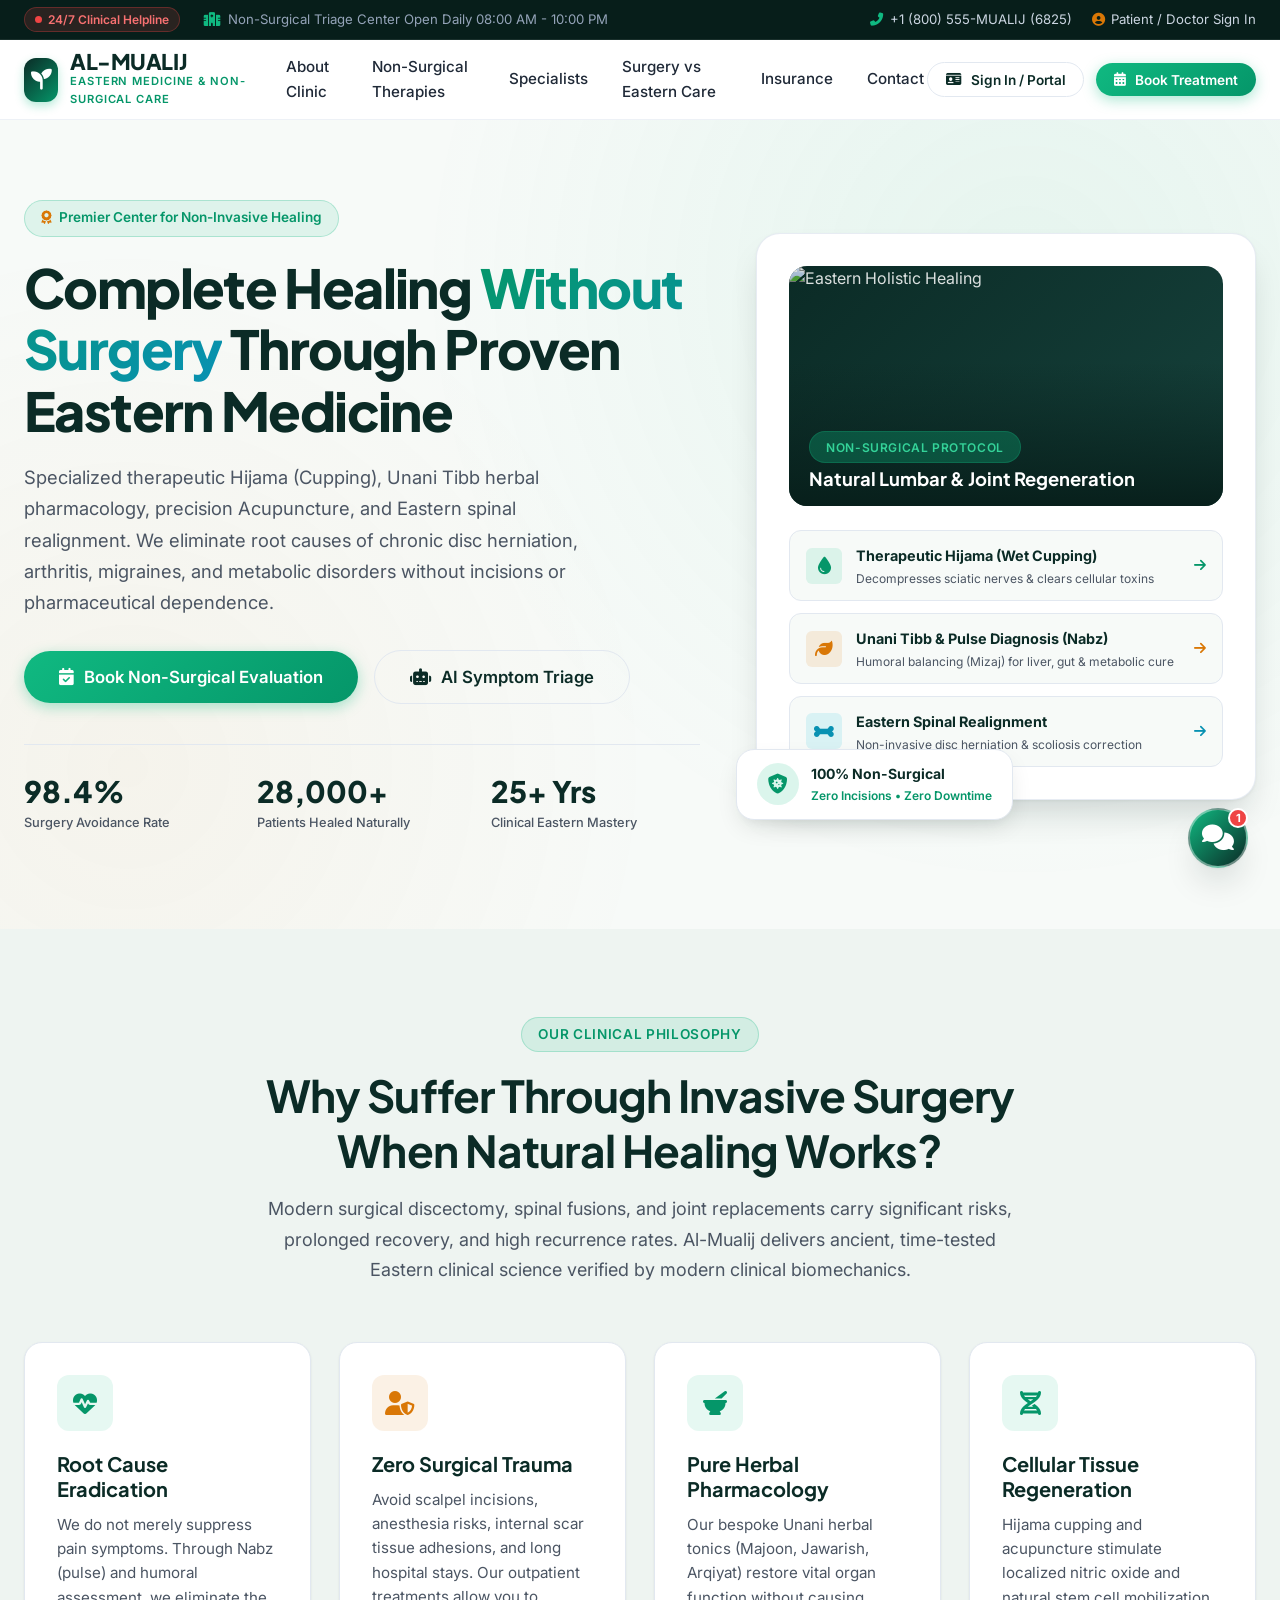
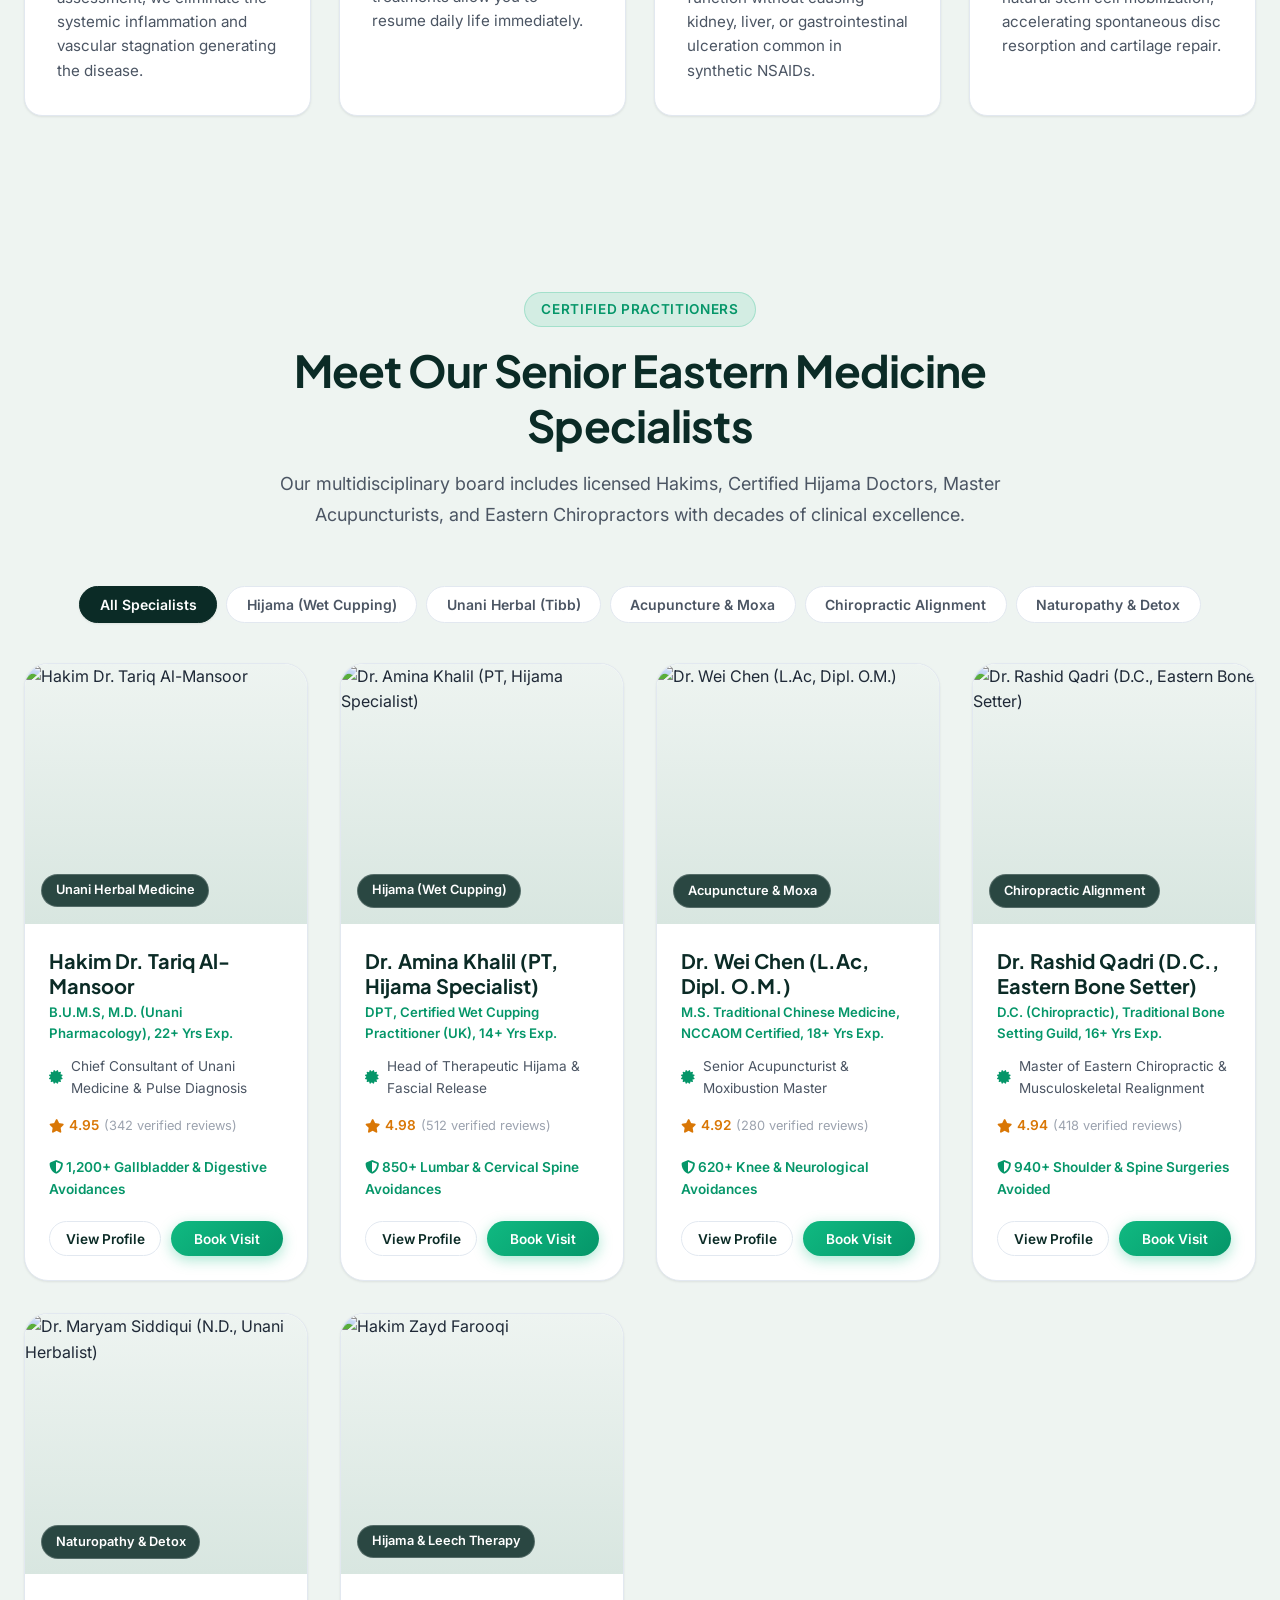
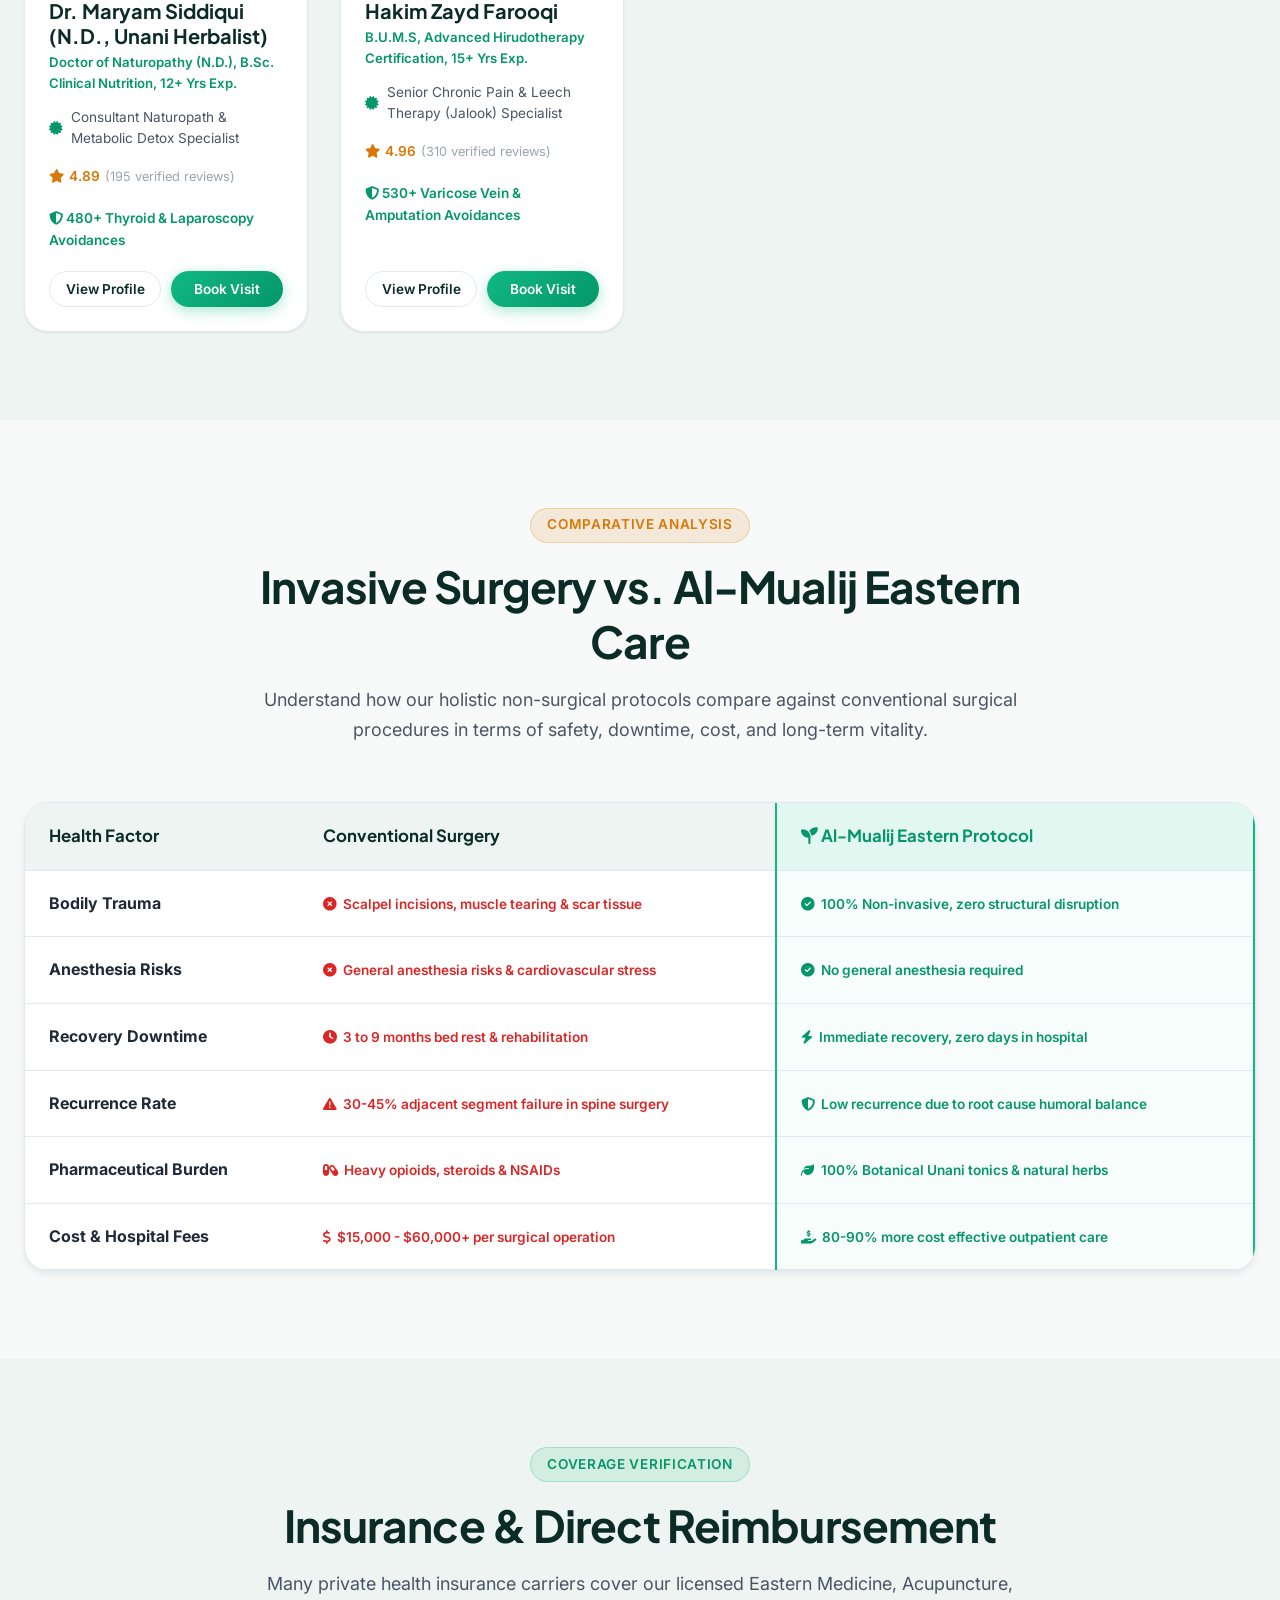
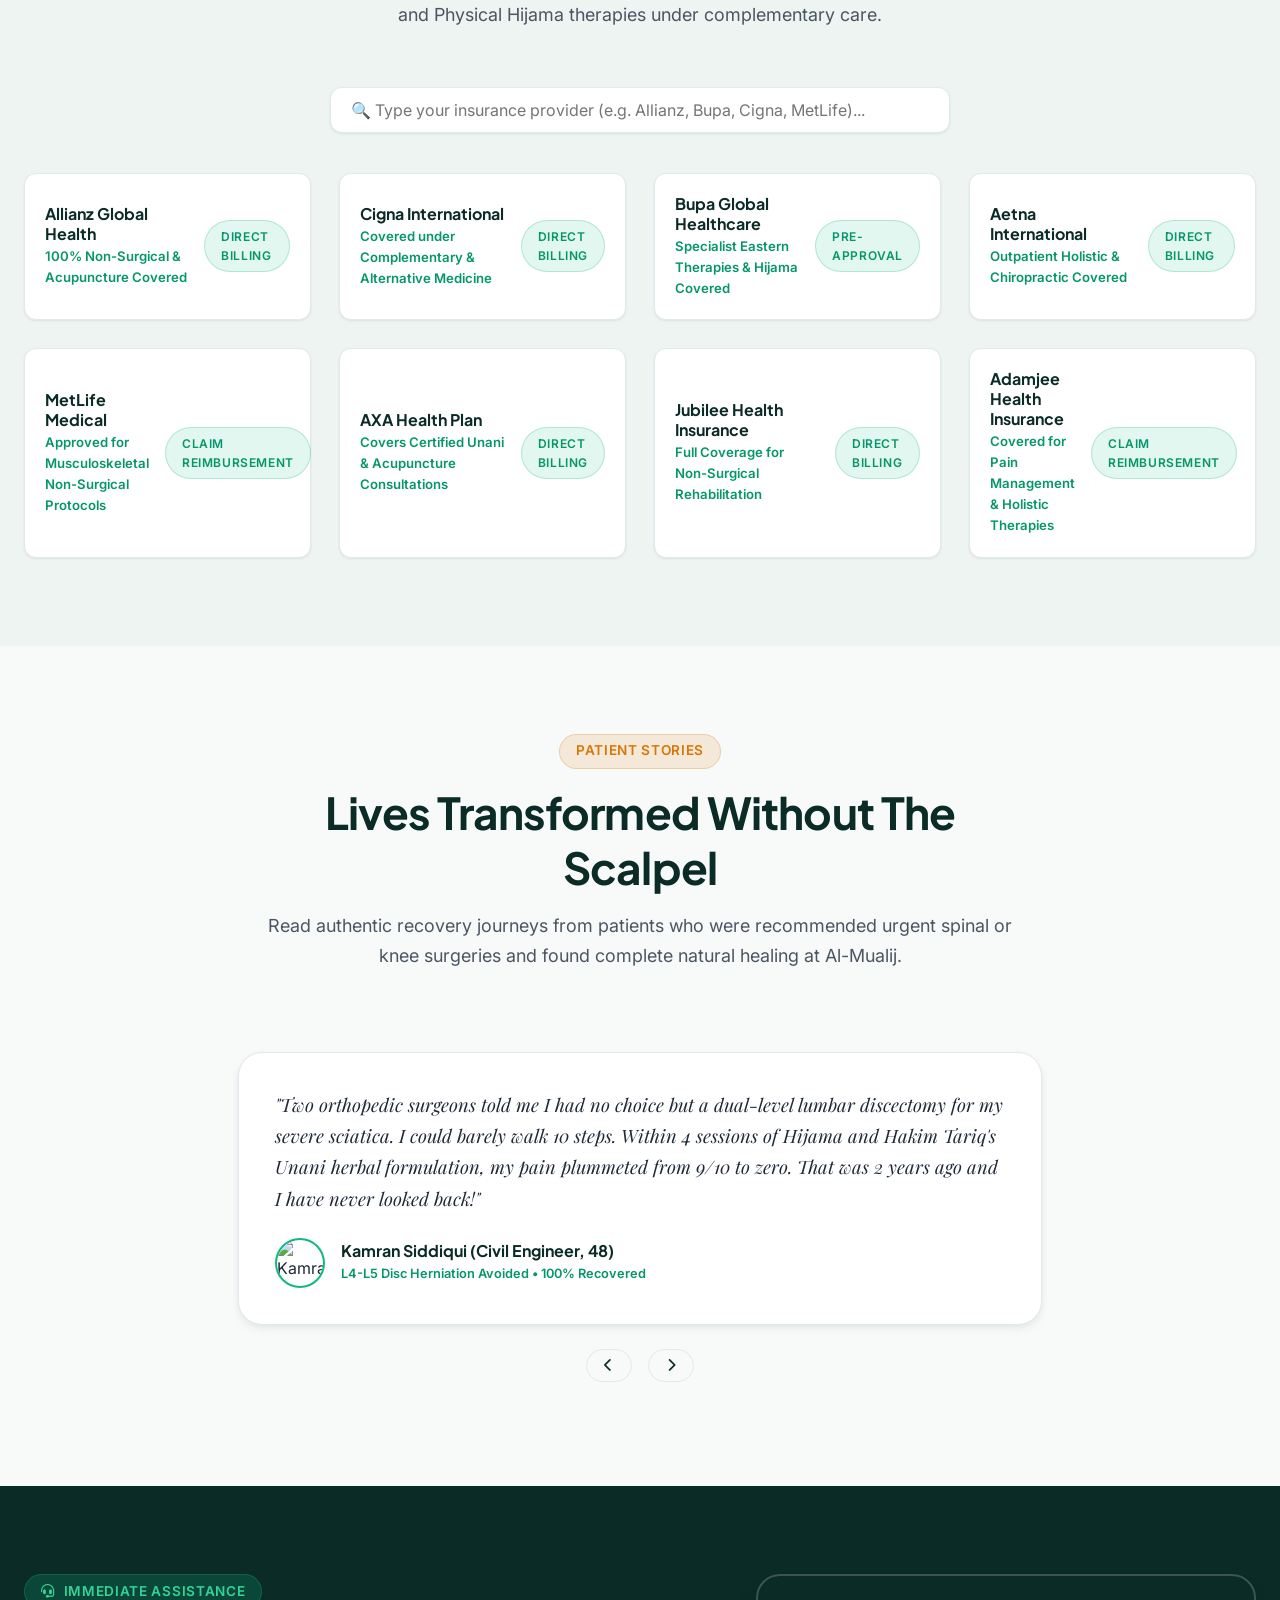
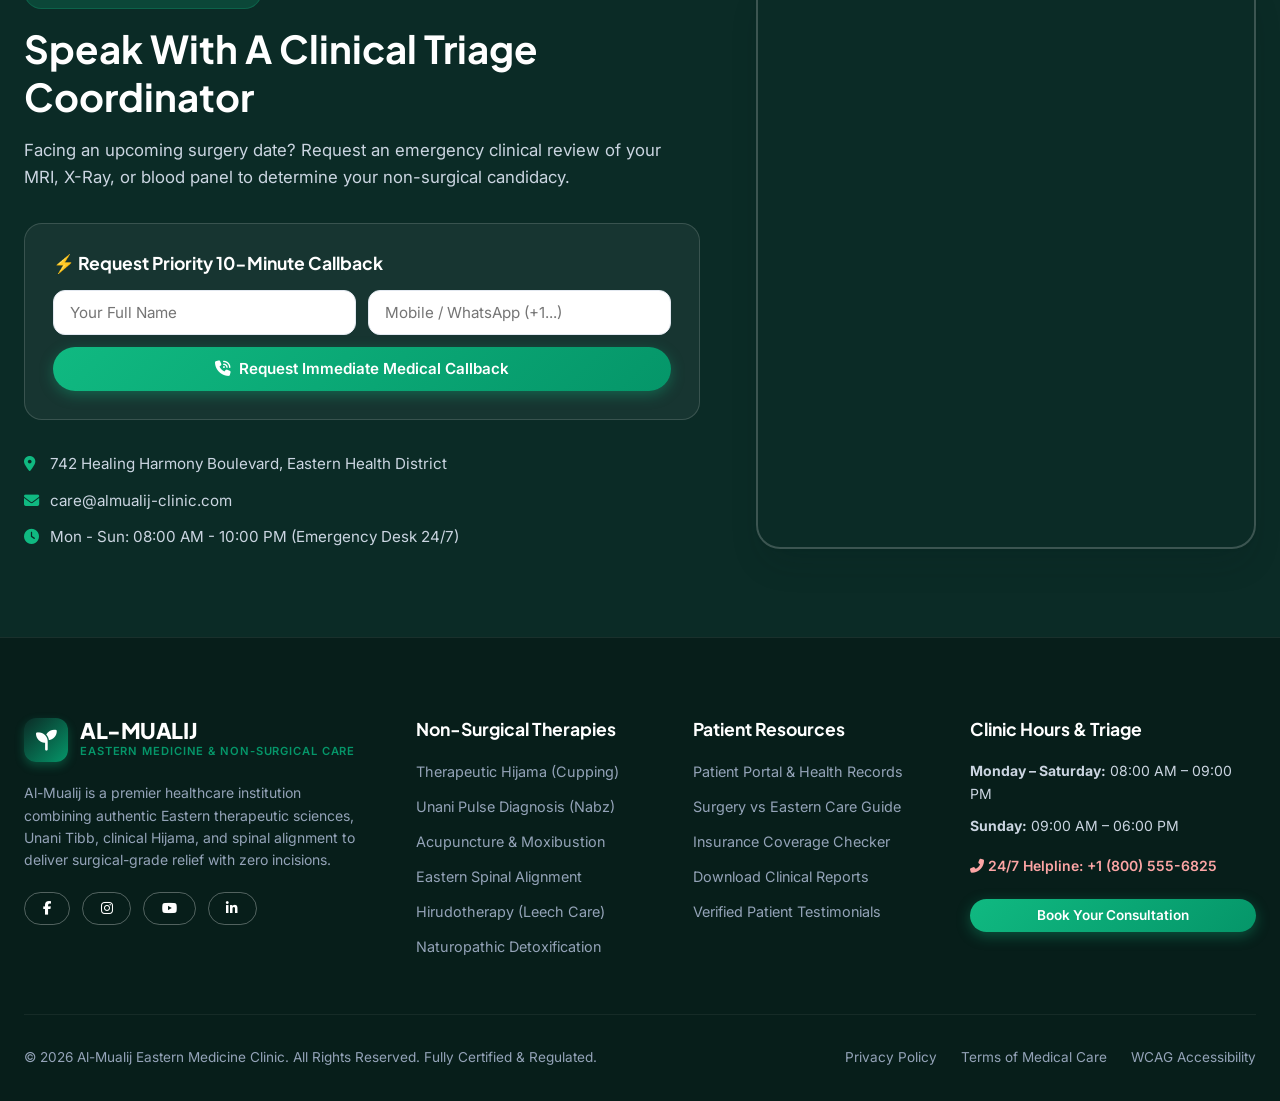
==== commit f315b0db: "credits over" ====
--- a/index.html
+++ b/index.html
@@ -66,7 +66,6 @@
       <nav class="nav-menu" aria-label="Main Navigation">
         <a href="#about" class="nav-link">About Clinic</a>
         <a href="treatments.html" class="nav-link">Non-Surgical Therapies</a>
-        <a href="#symptom-locator" class="nav-link">Symptom Matcher</a>
         <a href="#doctors" class="nav-link">Specialists</a>
         <a href="#comparison" class="nav-link">Surgery vs Eastern Care</a>
         <a href="#insurance" class="nav-link">Insurance</a>
@@ -106,7 +105,6 @@
     <div class="drawer-links">
       <a href="#about" class="drawer-link">About Clinic</a>
       <a href="treatments.html" class="drawer-link">Non-Surgical Therapies</a>
-      <a href="#symptom-locator" class="drawer-link">Symptom Matcher</a>
       <a href="#doctors" class="drawer-link">Specialists & Hakims</a>
       <a href="#comparison" class="drawer-link">Surgery vs Eastern Care</a>
       <a href="#insurance" class="drawer-link">Insurance Panels</a>
@@ -271,51 +269,7 @@
       </div>
     </section>
 
-    <!-- ==================== 5. INTERACTIVE SYMPTOM-TO-TREATMENT LOCATOR ==================== -->
-    <section class="section" id="symptom-locator">
-      <div class="container">
-        <div class="symptom-tool-box">
-          <div style="max-width: 650px;">
-            <div class="badge-tag" style="background: rgba(245, 158, 11, 0.2); color: #FBBF24;">
-              <i class="fas fa-stethoscope"></i> Interactive Clinical Diagnostic Tool
-            </div>
-            <h2 style="color: #FFFFFF; font-size: 2.2rem; margin-bottom: 0.75rem;">
-              Find Your Non-Surgical Alternative
-            </h2>
-            <p style="color: #CBD5E1; font-size: 1rem;">
-              Select your primary health condition or pain location to view our specialized Eastern non-surgical protocol and avoidance trajectory:
-            </p>
-          </div>
-
-          <!-- Symptom Chips -->
-          <div class="symptom-chips-grid">
-            <button class="symptom-chip active" data-symptom="sciatica">
-              <i class="fas fa-bolt"></i> Sciatica & L4-S1 Slipped Disc
-            </button>
-            <button class="symptom-chip" data-symptom="migraine">
-              <i class="fas fa-brain"></i> Intractable Migraine & Headaches
-            </button>
-            <button class="symptom-chip" data-symptom="ibs">
-              <i class="fas fa-stomach"></i> IBS, Acidity & Gastric Ulcers
-            </button>
-            <button class="symptom-chip" data-symptom="arthritis">
-              <i class="fas fa-walking"></i> Knee Osteoarthritis & Frozen Shoulder
-            </button>
-            <button class="symptom-chip" data-symptom="varicose">
-              <i class="fas fa-tint"></i> Varicose Veins & Stagnation
-            </button>
-            <button class="symptom-chip" data-symptom="hormonal">
-              <i class="fas fa-dna"></i> PCOS & Hormonal Imbalance
-            </button>
-          </div>
-
-          <!-- Dynamic Result Panel (Rendered via /js/main.js) -->
-          <div class="symptom-result-panel" id="symptomResultPanel">
-            <!-- Dynamic Content Injected by JS -->
-          </div>
-        </div>
-      </div>
-    </section>
+
 
     <!-- ==================== 6. DOCTORS DIRECTORY & SPECIALISTS ==================== -->
     <section class="section section-alt" id="doctors">
@@ -587,7 +541,7 @@
             <a href="portal.html" class="footer-link">Patient Portal & Health Records</a>
             <a href="#comparison" class="footer-link">Surgery vs Eastern Care Guide</a>
             <a href="#insurance" class="footer-link">Insurance Coverage Checker</a>
-            <a href="#symptom-locator" class="footer-link">Interactive Symptom Matcher</a>
+
             <a href="portal.html" class="footer-link">Download Clinical Reports</a>
             <a href="#testimonials" class="footer-link">Verified Patient Testimonials</a>
           </div>
--- a/css/auth.css
+++ b/css/auth.css
@@ -197,3 +197,158 @@
   background: rgba(217, 119, 6, 0.08);
   color: var(--color-gold);
 }
+
+/* ===== RESPONSIVE STYLES FOR AUTHENTICATION ===== */
+
+/* Tablets (Max 768px) */
+@media (max-width: 768px) {
+  .auth-wrapper {
+    padding: 1.5rem 1rem;
+    min-height: auto;
+    padding-top: 3rem;
+    padding-bottom: 3rem;
+  }
+  
+  .auth-card {
+    max-width: 95vw;
+    border-radius: var(--radius-lg);
+  }
+  
+  .auth-header {
+    padding: 1.75rem 1.5rem;
+  }
+  
+  .auth-header .brand-title {
+    font-size: 1.3rem;
+  }
+  
+  .auth-header .brand-tagline {
+    font-size: 0.7rem;
+  }
+  
+  .role-toggle-bar {
+    margin-top: 1rem;
+  }
+  
+  .auth-body {
+    padding: 1.5rem;
+  }
+  
+  .auth-mode-switch {
+    gap: 1.25rem;
+    margin-bottom: 1.5rem;
+  }
+  
+  .auth-tab-link {
+    font-size: 0.9rem;
+  }
+  
+  .demo-login-box {
+    padding: 0.85rem;
+    margin-bottom: 1.25rem;
+  }
+  
+  .demo-login-title {
+    font-size: 0.7rem;
+    margin-bottom: 0.4rem;
+  }
+  
+  .demo-buttons-grid {
+    gap: 0.4rem;
+  }
+  
+  .btn-demo {
+    padding: 0.4rem 0.5rem;
+    font-size: 0.7rem;
+  }
+}
+
+/* Mobile (Max 480px) */
+@media (max-width: 480px) {
+  .auth-wrapper {
+    padding: 1rem;
+    padding-top: 2rem;
+    padding-bottom: 2rem;
+  }
+  
+  .auth-card {
+    max-width: 100%;
+    border-radius: var(--radius-md);
+  }
+  
+  .auth-header {
+    padding: 1.5rem 1.25rem;
+  }
+  
+  .auth-header .brand-title {
+    font-size: 1.15rem;
+  }
+  
+  .auth-header .brand-tagline {
+    font-size: 0.65rem;
+  }
+  
+  .auth-body {
+    padding: 1.25rem;
+  }
+  
+  .auth-mode-switch {
+    gap: 1rem;
+    margin-bottom: 1.25rem;
+  }
+  
+  .auth-tab-link {
+    font-size: 0.85rem;
+    padding-bottom: 0.35rem;
+  }
+  
+  .demo-login-box {
+    padding: 0.75rem;
+    margin-bottom: 1rem;
+  }
+  
+  .demo-login-title {
+    font-size: 0.65rem;
+    margin-bottom: 0.35rem;
+  }
+  
+  .demo-buttons-grid {
+    gap: 0.35rem;
+  }
+  
+  .btn-demo {
+    padding: 0.35rem 0.45rem;
+    font-size: 0.65rem;
+    gap: 0.25rem;
+  }
+}
+
+/* Extra Small Mobile (Max 360px) */
+@media (max-width: 360px) {
+  .auth-wrapper {
+    padding: 0.75rem;
+    padding-top: 1.5rem;
+    padding-bottom: 1.5rem;
+  }
+  
+  .auth-header {
+    padding: 1.25rem 1rem;
+  }
+  
+  .auth-header .brand-title {
+    font-size: 1rem;
+  }
+  
+  .auth-body {
+    padding: 1rem;
+  }
+  
+  .role-toggle-bar {
+    padding: 3px;
+  }
+  
+  .role-toggle-btn {
+    padding: 0.45rem 0.6rem;
+    font-size: 0.8rem;
+  }
+}
--- a/css/booking.css
+++ b/css/booking.css
@@ -469,3 +469,278 @@
   align-items: center;
   justify-content: space-between;
 }
+
+/* ===== RESPONSIVE STYLES FOR BOOKING ENGINE ===== */
+
+/* Tablets (Max 768px) */
+@media (max-width: 768px) {
+  .booking-modal-dialog {
+    max-width: 95vw;
+    border-radius: var(--radius-lg);
+  }
+  
+  .booking-header {
+    padding: 1.5rem 1.25rem;
+  }
+  
+  .booking-header h2 {
+    font-size: 1.3rem;
+  }
+  
+  .booking-header p {
+    font-size: 0.85rem;
+  }
+  
+  .booking-body {
+    padding: 1.25rem;
+    min-height: auto;
+    max-height: 70vh;
+  }
+  
+  .booking-footer {
+    padding: 1rem 1.25rem;
+    flex-wrap: wrap;
+    gap: 0.75rem;
+  }
+  
+  .specialty-select-grid,
+  .provider-select-grid,
+  .patient-form-grid {
+    grid-template-columns: 1fr;
+  }
+  
+  .form-full {
+    grid-column: span 1;
+  }
+  
+  .datetime-grid {
+    grid-template-columns: 1fr;
+    gap: 1rem;
+  }
+  
+  .time-slots-grid {
+    grid-template-columns: repeat(2, 1fr);
+  }
+  
+  .specialty-option-card,
+  .provider-option-card {
+    padding: 1rem;
+  }
+  
+  .step-label {
+    display: none;
+  }
+  
+  .booking-steps-bar::before {
+    left: 20px;
+    right: 20px;
+  }
+  
+  .step-progress-line {
+    left: 20px;
+  }
+}
+
+/* Mobile (Max 480px) */
+@media (max-width: 480px) {
+  .booking-modal-dialog {
+    max-width: 100vw;
+    height: 100vh;
+    border-radius: 0;
+    max-height: unset;
+  }
+  
+  .booking-header {
+    padding: 1.25rem 1rem;
+  }
+  
+  .booking-header h2 {
+    font-size: 1.15rem;
+  }
+  
+  .booking-header p {
+    font-size: 0.8rem;
+  }
+  
+  .booking-body {
+    padding: 1rem;
+    min-height: auto;
+    max-height: calc(100vh - 180px);
+  }
+  
+  .booking-footer {
+    padding: 0.75rem 1rem;
+    gap: 0.5rem;
+  }
+  
+  .step-circle {
+    width: 32px;
+    height: 32px;
+    font-size: 0.75rem;
+  }
+  
+  .booking-steps-bar {
+    margin-top: 1rem;
+  }
+  
+  .booking-steps-bar::before {
+    top: 16px;
+    left: 15px;
+    right: 15px;
+  }
+  
+  .step-progress-line {
+    top: 16px;
+    left: 15px;
+  }
+  
+  .step-heading {
+    font-size: 1.1rem;
+    margin-bottom: 0.25rem;
+  }
+  
+  .step-subheading {
+    font-size: 0.8rem;
+    margin-bottom: 1rem;
+  }
+  
+  .specialty-select-grid,
+  .provider-select-grid {
+    grid-template-columns: 1fr;
+    gap: 0.75rem;
+  }
+  
+  .specialty-option-card,
+  .provider-option-card {
+    padding: 0.85rem;
+    gap: 0.75rem;
+  }
+  
+  .specialty-icon-box {
+    width: 40px;
+    height: 40px;
+    font-size: 1.1rem;
+  }
+  
+  .specialty-info h4 {
+    font-size: 0.95rem;
+  }
+  
+  .specialty-info p {
+    font-size: 0.75rem;
+  }
+  
+  .provider-thumb {
+    width: 48px;
+    height: 48px;
+  }
+  
+  .provider-details h4 {
+    font-size: 0.9rem;
+  }
+  
+  .datetime-grid {
+    grid-template-columns: 1fr;
+    gap: 1rem;
+  }
+  
+  .time-slots-grid {
+    grid-template-columns: repeat(2, 1fr);
+    gap: 0.4rem;
+  }
+  
+  .time-slot-btn {
+    padding: 0.5rem 0.2rem;
+    font-size: 0.8rem;
+  }
+  
+  .patient-form-grid {
+    grid-template-columns: 1fr;
+    gap: 0.75rem;
+  }
+  
+  .form-group {
+    margin-bottom: 1rem;
+  }
+  
+  .form-label {
+    font-size: 0.8rem;
+    margin-bottom: 0.35rem;
+  }
+  
+  .form-input,
+  .form-select,
+  .form-textarea {
+    padding: 0.65rem 0.85rem;
+    font-size: 0.9rem;
+  }
+  
+  .confirmation-slip-wrap {
+    padding: 1.25rem;
+  }
+  
+  .confirmation-badge-top {
+    width: 56px;
+    height: 56px;
+    font-size: 1.75rem;
+    margin-bottom: 0.75rem;
+  }
+  
+  .confirmation-title {
+    font-size: 1.25rem;
+  }
+  
+  .slip-details-card {
+    padding: 1rem;
+    margin-bottom: 1rem;
+  }
+  
+  .slip-row {
+    padding: 0.5rem 0;
+    font-size: 0.85rem;
+  }
+  
+  .qr-box {
+    width: 60px;
+    height: 60px;
+  }
+}
+
+/* Extra Small Mobile (Max 360px) */
+@media (max-width: 360px) {
+  .booking-header h2 {
+    font-size: 1rem;
+  }
+  
+  .booking-body {
+    padding: 0.85rem;
+  }
+  
+  .step-circle {
+    width: 28px;
+    height: 28px;
+    font-size: 0.7rem;
+  }
+  
+  .step-heading {
+    font-size: 1rem;
+  }
+  
+  .specialty-option-card,
+  .provider-option-card {
+    padding: 0.75rem;
+  }
+  
+  .specialty-icon-box {
+    width: 36px;
+    height: 36px;
+    font-size: 1rem;
+  }
+  
+  .form-input,
+  .form-select,
+  .form-textarea {
+    padding: 0.6rem 0.75rem;
+    font-size: 0.9rem;
+  }
+}
--- a/css/responsive.css
+++ b/css/responsive.css
@@ -1,5 +1,6 @@
 /* ==========================================================================
-   AL-MUALIJ CLINIC - RESPONSIVE & MOBILE DESIGN ADAPTATIONS
+   AL-MUALIJ CLINIC - COMPREHENSIVE RESPONSIVE & MOBILE DESIGN ADAPTATIONS
+   Mobile-First Approach with Breakpoints for All Screen Sizes
    ========================================================================== */
 
 /* --- Mobile Drawer Navigation --- */
@@ -19,6 +20,25 @@
   padding: 2.5rem 1.75rem;
   transition: right 0.35s cubic-bezier(0.16, 1, 0.3, 1);
   overflow-y: auto;
+  scrollbar-width: thin;
+  scrollbar-color: rgba(255, 255, 255, 0.2) transparent;
+}
+
+.mobile-nav-drawer::-webkit-scrollbar {
+  width: 6px;
+}
+
+.mobile-nav-drawer::-webkit-scrollbar-track {
+  background: transparent;
+}
+
+.mobile-nav-drawer::-webkit-scrollbar-thumb {
+  background: rgba(255, 255, 255, 0.2);
+  border-radius: 3px;
+}
+
+.mobile-nav-drawer::-webkit-scrollbar-thumb:hover {
+  background: rgba(255, 255, 255, 0.3);
 }
 
 .mobile-nav-drawer.open {
@@ -103,6 +123,7 @@
   
   .quick-stats-row {
     grid-template-columns: repeat(2, 1fr);
+    width: 100%;
   }
   
   .profile-card-grid {
@@ -111,6 +132,14 @@
   
   .profile-card-grid .btn {
     grid-column: span 2;
+  }
+  
+  .prescriptions-grid {
+    grid-template-columns: repeat(auto-fill, minmax(280px, 1fr));
+  }
+  
+  .milestones-timeline {
+    grid-template-columns: repeat(2, 1fr);
   }
 }
 
@@ -150,6 +179,8 @@
   
   .booking-body {
     padding: 1.5rem 1.25rem;
+    max-height: 70vh;
+    overflow-y: auto;
   }
   
   .booking-header {
@@ -167,6 +198,8 @@
   .appointment-card {
     flex-direction: column;
     align-items: flex-start;
+    width: 100%;
+    overflow-x: hidden;
   }
   
   .apt-time-badge {
@@ -178,7 +211,88 @@
   }
   
   .milestones-timeline {
-    grid-template-columns: 1fr;
+    grid-template-columns: repeat(2, 1fr);
+    width: 100%;
+    overflow-x: hidden;
+  }
+  
+  /* Portal-specific responsive adjustments */
+  .portal-header {
+    padding: 1rem 0;
+  }
+  
+  .portal-nav-wrap {
+    flex-direction: column;
+    gap: 1rem;
+    align-items: flex-start;
+  }
+  
+  .patient-profile-banner {
+    padding: 2rem 0 1.5rem 0;
+  }
+  
+  .profile-card-grid {
+    grid-template-columns: 1fr;
+    gap: 1rem;
+    text-align: center;
+  }
+  
+  .profile-avatar-large {
+    width: 70px;
+    height: 70px;
+    margin: 0 auto;
+  }
+  
+  .profile-info h1 {
+    font-size: 1.4rem;
+  }
+  
+  .quick-stats-row {
+    grid-template-columns: repeat(2, 1fr);
+    width: 100%;
+    overflow-x: hidden;
+  }
+  
+  .stat-box {
+    padding: 1rem 1.25rem;
+    flex-direction: column;
+    text-align: center;
+    gap: 0.75rem;
+  }
+  
+  .portal-tabs-nav {
+    flex-wrap: wrap;
+    width: 100%;
+    gap: 0.25rem;
+  }
+  
+  .portal-tab-btn {
+    font-size: 0.85rem;
+    padding: 0.75rem 1rem;
+    flex: 0 0 auto;
+  }
+  
+  .prescriptions-grid {
+    grid-template-columns: 1fr;
+    width: 100%;
+  }
+  
+  .progress-tracker-card {
+    padding: 1.5rem 1.25rem;
+  }
+  
+  .pain-meter-wrap {
+    width: 100%;
+  }
+  
+  .reports-list {
+    width: 100%;
+  }
+  
+  .report-item {
+    flex-direction: column;
+    align-items: flex-start;
+    gap: 1rem;
   }
 }
 
@@ -199,6 +313,8 @@
   
   .quick-stats-row {
     grid-template-columns: 1fr;
+    gap: 1rem;
+    margin-top: -1rem;
   }
   
   .footer-grid {
@@ -229,4 +345,810 @@
     min-width: unset;
     width: 100%;
   }
-}
+  
+  /* Mobile-specific portal adjustments */
+  .portal-nav-wrap {
+    flex-direction: column;
+    gap: 0.75rem;
+  }
+  
+  .portal-header {
+    padding: 0.75rem 0;
+  }
+  
+  .portal-brand {
+    gap: 0.5rem;
+  }
+  
+  .brand-title {
+    font-size: 1rem !important;
+  }
+  
+  .brand-tagline {
+    font-size: 0.55rem !important;
+  }
+  
+  .patient-profile-banner {
+    padding: 1.5rem 0 1rem 0;
+  }
+  
+  .patient-profile-banner::after {
+    width: 150px;
+    height: 150px;
+    right: -30px;
+    bottom: -30px;
+  }
+  
+  .profile-card-grid {
+    grid-template-columns: 1fr;
+    gap: 1rem;
+    text-align: center;
+  }
+  
+  .profile-avatar-large {
+    width: 60px;
+    height: 60px;
+    margin: 0 auto;
+  }
+  
+  .profile-info h1 {
+    font-size: 1.2rem;
+  }
+  
+  .stat-box {
+    padding: 0.75rem 1rem;
+    gap: 0.5rem;
+  }
+  
+  .stat-icon {
+    width: 40px;
+    height: 40px;
+    font-size: 1.1rem;
+  }
+  
+  .stat-content h4 {
+    font-size: 0.7rem;
+  }
+  
+  .stat-value {
+    font-size: 1.1rem;
+  }
+  
+  .portal-tabs-nav {
+    gap: 0.25rem;
+    padding-bottom: 2px;
+    margin-bottom: 1.5rem;
+  }
+  
+  .portal-tab-btn {
+    font-size: 0.75rem;
+    padding: 0.6rem 0.8rem;
+    white-space: nowrap;
+    flex-shrink: 0;
+  }
+  
+  .portal-tab-panel {
+    padding: 0 0.5rem;
+  }
+  
+  .prescriptions-grid {
+    grid-template-columns: 1fr;
+    gap: 1rem;
+  }
+  
+  .progress-tracker-card {
+    padding: 1rem 1rem;
+    border-radius: var(--radius-lg);
+  }
+  
+  .milestones-timeline {
+    grid-template-columns: 1fr;
+    gap: 0.75rem;
+    margin-top: 1.5rem;
+  }
+  
+  .milestone-step {
+    padding: 0.75rem;
+  }
+  
+  .milestone-step i {
+    font-size: 1.2rem;
+  }
+  
+  .pain-scale-bar {
+    height: 14px;
+  }
+  
+  .pain-marker {
+    height: 24px;
+    width: 24px;
+    font-size: 0.65rem;
+  }
+  
+  .pain-labels {
+    font-size: 0.7rem;
+    gap: 0.25rem;
+  }
+  
+  .report-item {
+    flex-direction: column;
+    padding: 1rem 1.25rem;
+  }
+  
+  .report-icon {
+    width: 36px;
+    height: 36px;
+    font-size: 1rem;
+  }
+  
+  .appointment-card {
+    padding: 1rem 1.25rem;
+    flex-direction: column;
+    gap: 1rem;
+  }
+  
+  .apt-time-badge {
+    width: 100%;
+    gap: 0.75rem;
+    font-size: 0.85rem;
+  }
+  
+  .apt-day {
+    font-size: 1.1rem;
+  }
+  
+  .apt-title {
+    font-size: 1rem;
+  }
+  
+  .modal-dialog {
+    width: 95vw;
+    max-height: 90vh;
+    border-radius: var(--radius-xl);
+  }
+  
+  .booking-header {
+    padding: 1.25rem 1rem;
+  }
+  
+  .booking-body {
+    padding: 1rem;
+    max-height: 60vh;
+    overflow-y: auto;
+  }
+  
+  .booking-footer {
+    padding: 0.75rem 1rem;
+  }
+  
+  .booking-steps-bar {
+    gap: 0.5rem;
+  }
+  
+  .step-circle {
+    width: 32px;
+    height: 32px;
+    font-size: 0.8rem;
+  }
+}
+
+/* Extra Small Mobile (Max 360px) */
+@media (max-width: 360px) {
+  .container {
+    padding-left: 1rem;
+    padding-right: 1rem;
+  }
+  
+  .portal-header {
+    padding: 0.5rem 0;
+  }
+  
+  .patient-profile-banner {
+    padding: 1rem 0 0.75rem 0;
+  }
+  
+  .profile-info h1 {
+    font-size: 1rem;
+  }
+  
+  .quick-stats-row {
+    grid-template-columns: 1fr;
+    gap: 0.75rem;
+    margin-top: -0.5rem;
+    margin-bottom: 1.5rem;
+  }
+  
+  .stat-box {
+    padding: 0.6rem 0.8rem;
+  }
+  
+  .stat-content h4 {
+    font-size: 0.65rem;
+  }
+  
+  .stat-value {
+    font-size: 1rem;
+  }
+  
+  .stat-icon {
+    width: 36px;
+    height: 36px;
+    font-size: 1rem;
+  }
+  
+  .portal-tab-btn {
+    font-size: 0.7rem;
+    padding: 0.5rem 0.6rem;
+  }
+  
+  .progress-tracker-card {
+    padding: 0.75rem 0.8rem;
+  }
+  
+  .milestones-timeline {
+    gap: 0.5rem;
+  }
+  
+  .milestone-step {
+    padding: 0.6rem;
+    font-size: 0.85rem;
+  }
+}
+
+/* ===== ENHANCED RESPONSIVE RULES FOR ALL COMPONENTS ===== */
+
+/* Large Desktop (1400px and above) */
+@media (min-width: 1400px) {
+  .container {
+    max-width: 1320px;
+  }
+  
+  .section {
+    padding: 6.5rem 0;
+  }
+  
+  .hero-title {
+    font-size: 4rem;
+  }
+  
+  .section-title {
+    font-size: 3rem;
+  }
+}
+
+/* Desktop to Tablet Transition (1025px to 1199px) */
+@media (min-width: 1025px) and (max-width: 1199px) {
+  .header-container {
+    gap: 2rem;
+  }
+  
+  .nav-menu {
+    gap: 1.25rem;
+  }
+  
+  .nav-link {
+    font-size: 0.9rem;
+  }
+  
+  .btn {
+    font-size: 0.9rem;
+    padding: 0.75rem 1.4rem;
+  }
+  
+  .features-grid {
+    grid-template-columns: repeat(2, 1fr);
+  }
+  
+  .doctors-grid {
+    grid-template-columns: repeat(3, 1fr);
+  }
+  
+  .treatments-grid {
+    grid-template-columns: repeat(2, 1fr);
+  }
+}
+
+/* Tablet Portrait (769px to 1024px) */
+@media (min-width: 769px) and (max-width: 1024px) {
+  .container {
+    padding-left: 2rem;
+    padding-right: 2rem;
+  }
+  
+  .section {
+    padding: 4.5rem 0;
+  }
+  
+  .header-container {
+    gap: 1.5rem;
+  }
+  
+  .nav-menu {
+    gap: 1rem;
+    display: none;
+  }
+  
+  .mobile-toggle {
+    display: block;
+  }
+  
+  .hero-title {
+    font-size: 2.5rem;
+  }
+  
+  .hero-description {
+    font-size: 1rem;
+  }
+  
+  .hero-metrics {
+    grid-template-columns: repeat(3, 1fr);
+  }
+  
+  .section-title {
+    font-size: 2.2rem;
+  }
+  
+  .features-grid {
+    grid-template-columns: repeat(2, 1fr);
+  }
+  
+  .doctors-grid {
+    grid-template-columns: repeat(2, 1fr);
+  }
+  
+  .treatments-grid {
+    grid-template-columns: repeat(2, 1fr);
+  }
+  
+  .comparison-table-wrap {
+    overflow-x: auto;
+  }
+  
+  .comparison-table {
+    font-size: 0.95rem;
+  }
+  
+  .comparison-table th,
+  .comparison-table td {
+    padding: 0.85rem;
+  }
+  
+  .auth-body {
+    padding: 1.5rem;
+  }
+  
+  .form-group {
+    margin-bottom: 1.25rem;
+  }
+  
+  .form-input, .form-textarea, .form-select {
+    padding: 0.65rem 0.85rem;
+    font-size: 0.95rem;
+  }
+}
+
+/* Mobile Landscape (481px to 768px) */
+@media (min-width: 481px) and (max-width: 768px) {
+  .container {
+    padding-left: 1.5rem;
+    padding-right: 1.5rem;
+  }
+  
+  .section {
+    padding: 3rem 0;
+  }
+  
+  .top-bar {
+    height: 50px;
+    font-size: 0.75rem;
+  }
+  
+  .top-bar-left {
+    gap: 1rem;
+  }
+  
+  .top-bar-right {
+    gap: 1rem;
+  }
+  
+  .header {
+    height: 70px;
+  }
+  
+  .logo-icon-wrap {
+    width: 40px;
+    height: 40px;
+    font-size: 1.1rem;
+  }
+  
+  .brand-title {
+    font-size: 1.2rem;
+  }
+  
+  .brand-tagline {
+    font-size: 0.65rem;
+  }
+  
+  .nav-menu {
+    display: none;
+  }
+  
+  .mobile-toggle {
+    display: block;
+  }
+  
+  .hero-badge {
+    font-size: 0.8rem;
+    padding: 0.35rem 0.85rem;
+  }
+  
+  .hero-title {
+    font-size: 2rem;
+  }
+  
+  .hero-description {
+    font-size: 1rem;
+  }
+  
+  .hero-metrics {
+    grid-template-columns: repeat(2, 1fr);
+    gap: 1.25rem;
+    padding-top: 1.5rem;
+  }
+  
+  .metric-number {
+    font-size: 1.55rem;
+  }
+  
+  .section-title {
+    font-size: 1.85rem;
+  }
+  
+  .section-subtitle {
+    font-size: 1rem;
+  }
+  
+  .features-grid {
+    grid-template-columns: repeat(2, 1fr);
+    gap: 1.25rem;
+  }
+  
+  .feature-card {
+    padding: 1.5rem;
+  }
+  
+  .feature-card h3 {
+    font-size: 1.1rem;
+  }
+  
+  .feature-card p {
+    font-size: 0.9rem;
+  }
+  
+  .doctors-grid {
+    grid-template-columns: repeat(2, 1fr);
+  }
+  
+  .treatments-grid {
+    grid-template-columns: 1fr;
+  }
+  
+  .symptom-chips-grid {
+    grid-template-columns: repeat(2, 1fr);
+  }
+  
+  .modal-dialog {
+    max-width: 90vw;
+    max-height: 85vh;
+  }
+  
+  .booking-header h2 {
+    font-size: 1.4rem;
+  }
+  
+  .auth-card {
+    max-width: 90vw;
+  }
+  
+  .auth-header {
+    padding: 1.75rem 1.5rem;
+  }
+  
+  .auth-body {
+    padding: 1.5rem;
+  }
+}
+
+/* Large Mobile (361px to 480px) */
+@media (min-width: 361px) and (max-width: 480px) {
+  .container {
+    padding-left: 1.25rem;
+    padding-right: 1.25rem;
+  }
+  
+  .section {
+    padding: 3rem 0;
+  }
+  
+  .top-bar {
+    height: 45px;
+    font-size: 0.7rem;
+  }
+  
+  .header {
+    height: 65px;
+  }
+  
+  .logo-icon-wrap {
+    width: 38px;
+    height: 38px;
+    font-size: 1rem;
+  }
+  
+  .brand-title {
+    font-size: 1.1rem;
+  }
+  
+  .hero-title {
+    font-size: 1.8rem;
+  }
+  
+  .hero-description {
+    font-size: 0.95rem;
+    line-height: 1.6;
+  }
+  
+  .hero-metrics {
+    grid-template-columns: 1fr;
+    gap: 1rem;
+  }
+  
+  .metric-number {
+    font-size: 1.4rem;
+  }
+  
+  .metric-label {
+    font-size: 0.75rem;
+  }
+  
+  .section-title {
+    font-size: 1.6rem;
+  }
+  
+  .section-subtitle {
+    font-size: 0.95rem;
+  }
+  
+  .features-grid {
+    grid-template-columns: 1fr;
+    gap: 1rem;
+  }
+  
+  .feature-card {
+    padding: 1.25rem;
+  }
+  
+  .feature-card h3 {
+    font-size: 1rem;
+  }
+  
+  .feature-card p {
+    font-size: 0.85rem;
+  }
+  
+  .feature-icon-wrap {
+    width: 48px;
+    height: 48px;
+    font-size: 1.3rem;
+  }
+  
+  .doctors-grid {
+    grid-template-columns: 1fr;
+  }
+  
+  .doctor-card {
+    padding: 1.25rem;
+  }
+  
+  .treatments-grid {
+    grid-template-columns: 1fr;
+  }
+  
+  .treatment-img-wrap {
+    height: 180px;
+  }
+  
+  .symptom-chips-grid {
+    grid-template-columns: 1fr;
+    gap: 0.75rem;
+  }
+  
+  .symptom-chip {
+    padding: 0.75rem;
+    font-size: 0.85rem;
+  }
+  
+  .comparison-table-wrap {
+    overflow-x: auto;
+    -webkit-overflow-scrolling: touch;
+  }
+  
+  .comparison-table {
+    font-size: 0.8rem;
+    min-width: 100%;
+  }
+  
+  .comparison-table th,
+  .comparison-table td {
+    padding: 0.6rem 0.5rem;
+  }
+  
+  .modal-dialog {
+    width: 95vw;
+    max-height: 85vh;
+    border-radius: var(--radius-lg);
+  }
+  
+  .booking-header {
+    padding: 1.2rem 1rem;
+  }
+  
+  .booking-header h2 {
+    font-size: 1.2rem;
+  }
+  
+  .booking-body {
+    padding: 1rem 0.85rem;
+    max-height: 65vh;
+  }
+  
+  .booking-footer {
+    padding: 0.75rem 1rem;
+  }
+  
+  .auth-card {
+    max-width: 95vw;
+    border-radius: var(--radius-lg);
+  }
+  
+  .auth-header {
+    padding: 1.5rem 1.25rem;
+  }
+  
+  .auth-header .brand-title {
+    font-size: 1.35rem;
+  }
+  
+  .auth-body {
+    padding: 1.25rem;
+  }
+  
+  .form-group {
+    margin-bottom: 1rem;
+  }
+  
+  .form-input, .form-textarea, .form-select {
+    padding: 0.6rem 0.75rem;
+    font-size: 0.95rem;
+  }
+  
+  .btn {
+    font-size: 0.85rem;
+    padding: 0.65rem 1.2rem;
+    gap: 0.5rem;
+  }
+  
+  .btn-sm {
+    padding: 0.5rem 1rem;
+    font-size: 0.8rem;
+  }
+  
+  .btn-lg {
+    padding: 0.85rem 1.8rem;
+    font-size: 0.95rem;
+  }
+}
+
+/* Extra Small Mobile (max 360px) */
+@media (max-width: 360px) {
+  .container {
+    padding-left: 1rem;
+    padding-right: 1rem;
+  }
+  
+  .section {
+    padding: 2.5rem 0;
+  }
+  
+  .section-title {
+    font-size: 1.4rem;
+  }
+  
+  .hero-title {
+    font-size: 1.6rem;
+  }
+  
+  .hero-description {
+    font-size: 0.9rem;
+  }
+  
+  .btn {
+    font-size: 0.8rem;
+    padding: 0.6rem 1rem;
+  }
+}
+
+/* Landscape Orientation */
+@media (orientation: landscape) and (max-height: 500px) {
+  .section {
+    padding: 2rem 0;
+  }
+  
+  .hero-section {
+    padding: 2rem 0;
+  }
+  
+  .header {
+    height: 60px;
+  }
+  
+  .logo-icon-wrap {
+    width: 36px;
+    height: 36px;
+  }
+  
+  .brand-title {
+    font-size: 1rem;
+  }
+  
+  .brand-tagline {
+    display: none;
+  }
+  
+  .hero-title {
+    font-size: 1.5rem;
+  }
+  
+  .hero-description {
+    display: none;
+  }
+  
+  .hero-metrics {
+    display: none;
+  }
+  
+  .modal-dialog {
+    max-height: 95vh;
+  }
+}
+
+/* High Resolution Displays (2x DPI and above) */
+@media (-webkit-min-device-pixel-ratio: 2),
+       (min-resolution: 192dpi) {
+  img, svg {
+    image-rendering: -webkit-optimize-contrast;
+  }
+}
+
+/* Reduced Motion */
+@media (prefers-reduced-motion: reduce) {
+  * {
+    animation-duration: 0.01ms !important;
+    animation-iteration-count: 1 !important;
+    transition-duration: 0.01ms !important;
+  }
+}
+
+/* Dark Mode Support */
+@media (prefers-color-scheme: dark) {
+  body {
+    background-color: #0f0f0f;
+    color: #e0e0e0;
+  }
+  
+  .modal-dialog,
+  .auth-card {
+    background: #1a1a1a;
+    border-color: rgba(255, 255, 255, 0.1);
+  }
+}
